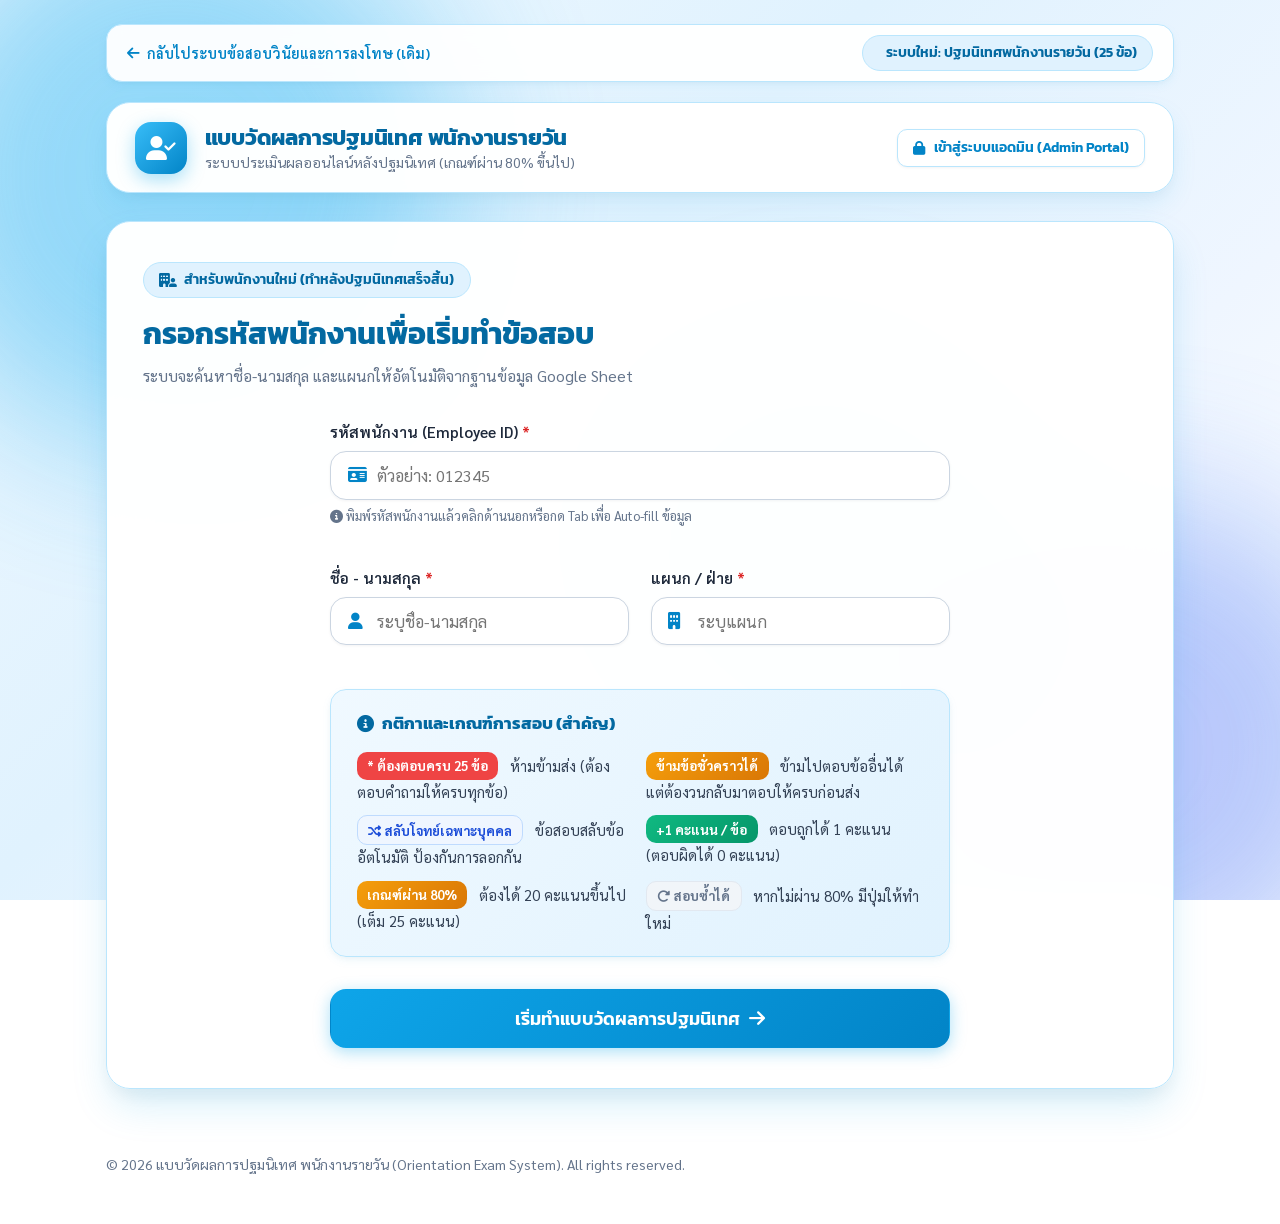
==== orientation.html @ 5e60a6e4 "Update orientation.html" ====
<!DOCTYPE html>
<html lang="th">
<head>
  <meta charset="UTF-8">
  <meta name="viewport" content="width=device-width, initial-scale=1.0">
  <title>แบบวัดผลการปฐมนิเทศ พนักงานรายวัน (เกณฑ์ผ่าน 80%)</title>
  <!-- Google Fonts -->
  <link rel="preconnect" href="https://fonts.googleapis.com">
  <link rel="preconnect" href="https://fonts.gstatic.com" crossorigin>
  <link href="https://fonts.googleapis.com/css2?family=Kanit:wght@300;400;500;600;700&family=Sarabun:wght@300;400;500;600;700&display=swap" rel="stylesheet">
  <!-- FontAwesome Icons -->
  <link rel="stylesheet" href="https://cdnjs.cloudflare.com/ajax/libs/font-awesome/6.4.0/css/all.min.css">
  <!-- CSS Styles -->
  <link rel="stylesheet" href="./orientation-style.css?v=2.0">
</head>
<body>
  <div class="background-decor">
    <div class="blob blob-1"></div>
    <div class="blob blob-2"></div>
    <div class="blob blob-3"></div>
  </div>

  <div class="app-container">
    <!-- Top System Switch Banner -->
    <div class="system-switch-bar">
      <div>
        <a href="./index.html"><i class="fa-solid fa-arrow-left"></i> กลับไประบบข้อสอบวินัยและการลงโทษ (เดิม)</a>
      </div>
      <div>
        <span class="badge-pill bg-primary-soft">
          <i class="fa-solid fa-sparkles"></i> ระบบใหม่: ปฐมนิเทศพนักงานรายวัน (25 ข้อ)
        </span>
      </div>
    </div>

    <!-- Main Navbar -->
    <header class="navbar">
      <div class="brand">
        <div class="brand-icon">
          <i class="fa-solid fa-user-check"></i>
        </div>
        <div class="brand-text">
          <h1>แบบวัดผลการปฐมนิเทศ พนักงานรายวัน</h1>
          <p>ระบบประเมินผลออนไลน์หลังปฐมนิเทศ (เกณฑ์ผ่าน 80% ขึ้นไป)</p>
        </div>
      </div>

      <!-- Header Actions: Public vs Admin Controls -->
      <div class="header-actions">
        <!-- Button visible to enter Admin Mode -->
        <button id="btn-admin-login-trigger" class="btn btn-outline btn-sm" title="เข้าสู่ระบบผู้ดูแลระบบเพื่อดูแดชบอร์ด">
          <i class="fa-solid fa-lock"></i> เข้าสู่ระบบแอดมิน (Admin Portal)
        </button>

        <!-- Admin Navigation Group (Visible ONLY after Admin logs in) -->
        <div id="admin-nav-group" class="nav-tabs-group hidden">
          <button id="nav-btn-admin-dash" class="nav-tab-btn active">
            <i class="fa-solid fa-chart-pie"></i> แดชบอร์ดผลสอบ
          </button>
          <button id="nav-btn-admin-exam" class="nav-tab-btn">
            <i class="fa-solid fa-pen-to-square"></i> หน้าทำข้อสอบ
          </button>
          <button id="nav-btn-admin-settings" class="nav-tab-btn">
            <i class="fa-solid fa-gear"></i> จัดการข้อสอบ & ชีต
          </button>
          <button id="btn-admin-logout" class="nav-tab-btn" style="color: #f87171;">
            <i class="fa-solid fa-right-from-bracket"></i> ออกจากระบบ
          </button>
        </div>
      </div>
    </header>

    <!-- Main Content Screens -->
    <main class="main-content">
      
      <!-- SCREEN 1: EMPLOYEE LOGIN / REGISTRATION -->
      <section id="screen-login" class="screen-card">
        <div class="card-header text-center">
          <div class="badge-pill bg-primary-soft">
            <i class="fa-solid fa-building-user"></i> สำหรับพนักงานใหม่ (ทำหลังปฐมนิเทศเสร็จสิ้น)
          </div>
          <h2>กรอกรหัสพนักงานเพื่อเริ่มทำข้อสอบ</h2>
          <p class="subtitle">ระบบจะค้นหาชื่อ-นามสกุล และแผนกให้อัตโนมัติจากฐานข้อมูล Google Sheet</p>
        </div>

        <form id="form-login" class="login-form">
          <div class="form-grid">
            <!-- Employee ID -->
            <div class="form-group form-full-width">
              <label for="input-emp-id">รหัสพนักงาน (Employee ID) <span class="required">*</span></label>
              <div class="input-with-icon">
                <i class="fa-solid fa-id-card input-icon"></i>
                <input type="text" id="input-emp-id" placeholder="ตัวอย่าง: 012345" required autocomplete="off">
                <span id="lookup-spinner" class="spinner hidden"><i class="fa-solid fa-spinner fa-spin"></i></span>
              </div>
              <small class="help-text"><i class="fa-solid fa-circle-info"></i> พิมพ์รหัสพนักงานแล้วคลิกด้านนอกหรือกด Tab เพื่อ Auto-fill ข้อมูล</small>
            </div>

            <!-- Full Name (Autofilled) -->
            <div class="form-group">
              <label for="input-fullname">ชื่อ - นามสกุล <span class="required">*</span></label>
              <div class="input-with-icon">
                <i class="fa-solid fa-user input-icon"></i>
                <input type="text" id="input-fullname" placeholder="ระบุชื่อ-นามสกุล" required>
              </div>
              <span id="autofill-badge-name" class="autofill-tag hidden"><i class="fa-solid fa-circle-check"></i> Auto-filled จากชีท</span>
            </div>

            <!-- Department (Autofilled) -->
            <div class="form-group">
              <label for="input-department">แผนก / ฝ่าย <span class="required">*</span></label>
              <div class="input-with-icon">
                <i class="fa-solid fa-building input-icon"></i>
                <input type="text" id="input-department" placeholder="ระบุแผนก" required>
              </div>
              <span id="autofill-badge-dept" class="autofill-tag hidden"><i class="fa-solid fa-circle-check"></i> Auto-filled จากชีท</span>
            </div>
          </div>

          <!-- Existing Attempt Notice (if already took the test before) -->
          <div id="past-attempt-banner" class="alert hidden" style="background: #eef2ff; border: 1.5px solid #c7d2fe; border-radius: var(--radius-md); padding: 1rem; margin-bottom: 1.5rem; color: #3730a3;">
            <i class="fa-solid fa-clock-rotate-left"></i> <span id="past-attempt-text">คุณเคยทำข้อสอบนี้มาแล้ว</span>
          </div>

          <!-- Rules Summary Banner -->
          <div class="rules-card">
            <h4><i class="fa-solid fa-circle-info text-primary"></i> กติกาและเกณฑ์การสอบ (สำคัญ)</h4>
            <ul class="rules-list">
              <li><span class="badge-rule bg-danger" style="background:#ef4444; color:white;">* ต้องตอบครบ 25 ข้อ</span> ห้ามข้ามส่ง (ต้องตอบคำถามให้ครบทุกข้อ)</li>
              <li><span class="badge-rule bg-warning" style="color:#ffffff;">ข้ามข้อชั่วคราวได้</span> ข้ามไปตอบข้ออื่นได้ แต่ต้องวนกลับมาตอบให้ครบก่อนส่ง</li>
              <li><span class="badge-rule bg-accent-soft" style="color:#1d4ed8;"><i class="fa-solid fa-shuffle"></i> สลับโจทย์เฉพาะบุคคล</span> ข้อสอบสลับข้ออัตโนมัติ ป้องกันการลอกกัน</li>
              <li><span class="badge-rule bg-success">+1 คะแนน / ข้อ</span> ตอบถูกได้ 1 คะแนน (ตอบผิดได้ 0 คะแนน)</li>
              <li><span class="badge-rule bg-warning" style="color:#ffffff;">เกณฑ์ผ่าน 80%</span> ต้องได้ 20 คะแนนขึ้นไป (เต็ม 25 คะแนน)</li>
              <li><span class="badge-rule bg-neutral"><i class="fa-solid fa-rotate-right"></i> สอบซ้ำได้</span> หากไม่ผ่าน 80% มีปุ่มให้ทำใหม่</li>
            </ul>
          </div>

          <button type="submit" class="btn btn-primary btn-block btn-lg" id="btn-start-exam">
            <span>เริ่มทำแบบวัดผลการปฐมนิเทศ</span> <i class="fa-solid fa-arrow-right"></i>
          </button>
        </form>
      </section>

      <!-- SCREEN 2: EXAM QUIZ INTERFACE -->
      <section id="screen-quiz" class="screen-card hidden">
        <!-- Quiz Header Bar -->
        <div class="quiz-header-bar">
          <div class="user-meta-chip">
            <i class="fa-solid fa-circle-user"></i>
            <div class="user-meta-info">
              <strong id="quiz-user-name">ชื่อผู้เข้าสอบ</strong>
              <span id="quiz-user-dept">แผนก | รหัสพนักงาน: <span id="quiz-user-empid">-</span> | <span id="quiz-attempt-badge" class="badge-pill bg-accent-soft">รอบที่ 1</span></span>
            </div>
          </div>

          <div class="quiz-progress-wrapper">
            <div class="quiz-progress-text">
              <span>ความคืบหน้า</span>
              <strong id="quiz-progress-num">1 / 25</strong>
            </div>
            <div class="progress-bar-bg">
              <div id="quiz-progress-fill" class="progress-bar-fill" style="width: 4%;"></div>
            </div>
          </div>
        </div>

        <!-- Anti-Cheating & Skipped Question Tracker Bar -->
        <div class="skipped-tracker-card">
          <div class="skipped-tracker-header">
            <div style="display:flex; align-items:center; gap:0.5rem; flex-wrap:wrap;">
              <span class="badge-pill bg-accent-soft" style="font-size:0.8rem;">
                <i class="fa-solid fa-shuffle"></i> ข้อสอบสลับข้อเฉพาะบุคคล (ป้องกันการลอก)
              </span>
              <span id="tracker-status-pill" class="badge-pill bg-warning text-dark" style="font-size:0.8rem;">
                <i class="fa-solid fa-triangle-exclamation"></i> ข้ามไป/ยังไม่ตอบ <strong id="tracker-skipped-count">25</strong> ข้อ
              </span>
            </div>

            <!-- Visual Legend -->
            <div class="matrix-legend">
              <span class="matrix-legend-item"><span class="matrix-dot dot-answered"></span> ตอบแล้ว</span>
              <span class="matrix-legend-item"><span class="matrix-dot dot-skipped"></span> ข้ามไป (ยังไม่ตอบ)</span>
              <span class="matrix-legend-item"><span class="matrix-dot dot-current"></span> ข้อปัจจุบัน</span>
            </div>
          </div>

          <!-- Question Matrix Grid (25 questions) -->
          <div class="matrix-grid" id="matrix-buttons-container">
            <!-- Dynamic 1..25 buttons -->
          </div>

          <!-- Live Skipped Questions Alert & Pills List -->
          <div class="skipped-pills-wrapper" id="skipped-pills-bar">
            <span class="skipped-pills-label" id="skipped-pills-label">
              <i class="fa-solid fa-triangle-exclamation"></i> ข้อที่ข้ามไป (คลิกเพื่อวนกลับไปตอบ):
            </span>
            <div class="skipped-pills-list" id="skipped-pills-container">
              <!-- Dynamically populated pills -->
            </div>
            <button type="button" id="btn-jump-next-skipped" class="btn btn-warning-soft btn-sm" style="margin-left:auto;">
              <i class="fa-solid fa-arrow-rotate-right"></i> วนไปตอบข้อที่ข้ามถัดไป
            </button>
          </div>
        </div>

        <!-- Question Card -->
        <div class="question-card">
          <div class="question-header">
            <span class="question-number-tag" id="q-number-label">ข้อที่ 1 จาก 25</span>
            <span class="status-answered-tag" id="q-status-tag"><i class="fa-regular fa-circle"></i> ยังไม่ได้ตอบ</span>
          </div>

          <h3 class="question-title" id="q-text-body">
            ข้อความคำถาม
          </h3>

          <!-- Options Container -->
          <div class="options-container" id="q-options-container">
            <!-- True / False options generated dynamically -->
          </div>

          <!-- Clear Answer Option -->
          <div class="clear-answer-wrapper">
            <button type="button" id="btn-clear-answer" class="btn-clear-choice hidden">
              <i class="fa-solid fa-rotate-left"></i> ล้างคำตอบเพื่อข้ามข้อนี้ไปก่อน (ต้องวนกลับมาตอบก่อนส่ง)
            </button>
          </div>
        </div>

        <!-- Quiz Footer Controls -->
        <div class="quiz-footer-controls">
          <button id="btn-prev-q" class="btn btn-outline">
            <i class="fa-solid fa-chevron-left"></i> ข้อก่อนหน้า
          </button>

          <button type="button" id="btn-footer-next-skipped" class="btn btn-outline btn-sm">
            <i class="fa-solid fa-arrow-rotate-right text-warning"></i> วนไปข้อที่ข้าม (<span id="footer-skipped-count">25</span>)
          </button>

          <span class="question-summary-badge" id="answered-count-badge">
            ตอบแล้ว 0/25 ข้อ
          </span>

          <button id="btn-next-q" class="btn btn-primary">
            ข้อถัดไป <i class="fa-solid fa-chevron-right"></i>
          </button>

          <button id="btn-submit-exam" class="btn btn-success hidden">
            <i class="fa-solid fa-paper-plane"></i> ตรวจและส่งข้อสอบ
          </button>
        </div>
      </section>

      <!-- SCREEN 3: RESULT SCREEN (STRICT: Total Score and % ONLY) -->
      <section id="screen-result" class="screen-card hidden">
        <div class="result-hero text-center">
          <div id="result-status-icon" class="result-badge-icon pass">
            <i class="fa-solid fa-circle-check"></i>
          </div>
          
          <h2 id="result-title">ผลการสอบ: ผ่านเกณฑ์ (PASS)</h2>
          <p id="result-subtitle" class="subtitle">ยินดีด้วย! คุณผ่านเกณฑ์การทดสอบ 80% ขึ้นไป</p>

          <!-- Big Score Board -->
          <div class="score-card-hero">
            <div class="score-main-number">
              <span id="res-score-value">22</span>
              <span class="score-max">/ 25</span>
            </div>
            <div class="score-percentage-pill pass" id="res-score-percent">88.0%</div>
          </div>

          <!-- Attempt Information -->
          <div>
            <div class="attempt-info-box">
              <i class="fa-solid fa-calendar-check text-primary"></i>
              <span id="res-attempt-info">การสอบครั้งที่ 1</span>
            </div>
          </div>

          <!-- Google Sheet Sync Status Indicator -->
          <div class="sync-status-bar" id="sync-status-box">
            <i class="fa-solid fa-sync fa-spin" id="sync-icon"></i>
            <span id="sync-status-text">กำลังบันทึกผลสอบไปยัง Google Sheet...</span>
          </div>

          <!-- Action Buttons -->
          <div class="result-actions">
            <!-- Retest Button (Shown ONLY if score < 80%) -->
            <button id="btn-retest-exam" class="btn btn-retest hidden">
              <i class="fa-solid fa-rotate-right"></i> <span id="retest-button-label">ทำข้อสอบใหม่ (ครั้งที่ 2)</span>
            </button>

            <!-- Back Home Button -->
            <button id="btn-back-home" class="btn btn-outline btn-lg">
              <i class="fa-solid fa-house"></i> กลับหน้าหลัก
            </button>
          </div>
        </div>
      </section>

      <!-- SCREEN 4: ADMIN DASHBOARD (Accessible ONLY to Admin) -->
      <section id="screen-dashboard" class="screen-card hidden">
        <div class="dashboard-top-bar">
          <div>
            <div class="badge-pill bg-primary-soft text-primary" style="margin-bottom:0.4rem;">
              <i class="fa-solid fa-shield-halved"></i> สำหรับผู้ดูแลระบบเท่านั้น (Admin Portal)
            </div>
            <h2><i class="fa-solid fa-chart-line text-primary"></i> แดชบอร์ดติดตามผลสอบปฐมนิเทศ</h2>
            <p class="subtitle">รายงานสถานะแบบเรียลไทม์: ใครสอบผ่าน ใครยังไม่ผ่าน และใครยังไม่เสร็จ</p>
          </div>
          <div style="display:flex; gap:0.5rem; align-items:center; flex-wrap:wrap;">
            <button id="btn-admin-dash-settings" class="btn btn-outline btn-sm">
              <i class="fa-solid fa-pen-to-square"></i> แก้ไขคำถาม & ชีต
            </button>
            <button id="btn-refresh-dashboard" class="btn btn-primary btn-sm">
              <i class="fa-solid fa-arrows-rotate"></i> รีเฟรชข้อมูล
            </button>
            <button id="btn-admin-dash-logout" class="btn btn-danger-soft btn-sm">
              <i class="fa-solid fa-right-from-bracket"></i> ออกจากระบบ
            </button>
          </div>
        </div>

        <!-- 4 Summary Metric Cards -->
        <div class="dashboard-metrics-grid">
          <div class="dash-metric-card total">
            <div class="dash-metric-icon"><i class="fa-solid fa-users"></i></div>
            <div class="dash-metric-info">
              <strong id="dash-total-emp">0 คน</strong>
              <span>พนักงานทั้งหมดในระบบ</span>
            </div>
          </div>

          <div class="dash-metric-card pass">
            <div class="dash-metric-icon"><i class="fa-solid fa-circle-check"></i></div>
            <div class="dash-metric-info">
              <strong id="dash-pass-count">0 คน (0%)</strong>
              <span>สอบผ่านเกณฑ์ (≥ 80%)</span>
            </div>
          </div>

          <div class="dash-metric-card fail">
            <div class="dash-metric-icon"><i class="fa-solid fa-circle-xmark"></i></div>
            <div class="dash-metric-info">
              <strong id="dash-fail-count">0 คน (0%)</strong>
              <span>ยังไม่ผ่าน (< 80% / ต้องทำใหม่)</span>
            </div>
          </div>

          <div class="dash-metric-card pending">
            <div class="dash-metric-icon"><i class="fa-solid fa-clock"></i></div>
            <div class="dash-metric-info">
              <strong id="dash-pending-count">0 คน (0%)</strong>
              <span>ยังไม่เสร็จ / ยังไม่ได้สอบ</span>
            </div>
          </div>
        </div>

        <!-- 📊 Socrative Item Analysis Card: % คนตอบถูกรายข้อ 1 - 25 -->
        <div id="dash-socrative-item-analysis" class="socrative-item-analysis-card">
          <div class="analysis-header">
            <h4><i class="fa-solid fa-chart-column text-primary"></i> ผลการวิเคราะห์รายข้อ 1 - 25 สไตล์ Socrative (% คนตอบถูกรายข้อ)</h4>
            <span class="text-muted" style="font-size:0.85rem;"><i class="fa-solid fa-circle-info"></i> คลิกที่ข้อเพื่อดูโจทย์และสถิติคนตอบถูก/ผิด</span>
          </div>
          <div id="socrative-analysis-grid" class="socrative-analysis-grid">
            <!-- Dynamic Question Accuracy Chips -->
          </div>
        </div>

        <!-- Dashboard Toolbar (Search, Filter, View Toggles & Export) -->
        <div class="dashboard-toolbar">
          <div class="dash-search-box">
            <input type="text" id="dash-search-input" placeholder="🔍 ค้นหารหัสพนักงาน, ชื่อ หรือ แผนก...">
          </div>
          <div class="dash-filters-group">
            <div class="dash-view-toggle-group">
              <button type="button" id="btn-view-summary" class="btn btn-sm active" title="ตารางสรุปภาพรวมรายชื่อ">
                <i class="fa-solid fa-list-check"></i> ภาพรวม
              </button>
              <button type="button" id="btn-view-socrative" class="btn btn-sm" title="ตารางตรวจคำตอบข้อ 1-25 สไตล์ Socrative">
                <i class="fa-solid fa-table-cells"></i> ตาราง 25 ข้อ (Socrative)
              </button>
            </div>

            <label class="live-poll-toggle" title="เปิด/ปิดการตรวจจับสดอัตโนมัติ (Live Polling ทุก 5 วินาที)">
              <input type="checkbox" id="toggle-live-polling" checked>
              <span class="live-dot pulse"></span>
              <span>Live Real-time</span>
            </label>

            <select id="dash-filter-status">
              <option value="ALL">สถานะทั้งหมด (ทุกสถานะ)</option>
              <option value="IN_PROGRESS">🔵 กำลังทำข้อสอบอยู่ (Live In-Progress)</option>
              <option value="PASS">🟢 เฉพาะที่สอบผ่าน (PASS)</option>
              <option value="FAIL">🔴 เฉพาะที่ยังไม่ผ่าน (FAIL)</option>
              <option value="PENDING">🟡 เฉพาะที่ยังไม่เสร็จ / ยังไม่ได้ทำ (PENDING)</option>
            </select>
            <button id="btn-export-csv" class="btn btn-success btn-sm" title="ดาวน์โหลดผลสอบรายข้อแนว Socrative ออกมาเป็นไฟล์ Excel/CSV">
              <i class="fa-solid fa-file-excel"></i> ดาวน์โหลดไฟล์ Socrative (.csv)
            </button>
          </div>
        </div>

        <!-- Dashboard Table Container -->
        <div class="table-container" id="dash-table-container">
          <table class="custom-table" id="dash-main-table">
            <thead id="dash-table-head">
              <!-- Dynamically populated header (Summary vs Socrative Matrix) -->
            </thead>
            <tbody id="dash-table-body">
              <!-- Dynamically populated rows -->
            </tbody>
            <tfoot id="dash-table-foot" class="hidden">
              <!-- Socrative Accuracy Summary Footer -->
            </tfoot>
          </table>
        </div>
      </section>

    </main>

    <!-- Modal 1: Admin Authentication & Tools -->
    <div id="modal-admin-auth" class="modal-overlay hidden">
      <div class="modal-card">
        <div class="modal-header">
          <h3><i class="fa-solid fa-lock"></i> เข้าสู่โหมดผู้ดูแลระบบ (Admin)</h3>
          <button class="modal-close" id="btn-close-admin-auth">&times;</button>
        </div>
        <div class="modal-body">
          <form id="form-admin-auth">
            <div class="form-group">
              <label for="input-admin-pass">รหัสผ่านผู้ดูแลระบบ (Admin Password) <span class="required">*</span></label>
              <div class="input-with-icon">
                <i class="fa-solid fa-key input-icon"></i>
                <input type="password" id="input-admin-pass" placeholder="กรอกรหัสผ่านแอดมิน" required>
              </div>
            </div>
            <button type="submit" class="btn btn-primary btn-block">ยืนยันรหัสผ่าน</button>
          </form>
        </div>
      </div>
    </div>

    <!-- Modal 2: Admin Settings & Question Editor -->
    <div id="modal-admin-panel" class="modal-overlay hidden">
      <div class="modal-card modal-lg">
        <div class="modal-header">
          <h3><i class="fa-solid fa-sliders"></i> แผงควบคุมผู้ดูแลระบบ (Admin Settings)</h3>
          <button class="modal-close" id="btn-close-admin-panel">&times;</button>
        </div>
        <div class="modal-body">
          <!-- Google Sheet Web App URL setting -->
          <div class="form-group">
            <label for="input-gs-url">Google Apps Script Web App URL:</label>
            <input type="url" id="input-gs-url" class="form-control" style="width:100%; padding:0.75rem 1rem; background:#ffffff; border:1.5px solid #cbd5e1; color:#0f172a; border-radius:var(--radius-sm); font-size: 0.95rem;" placeholder="https://script.google.com/macros/s/.../exec">
            <small class="help-text">URL ที่ใช้เชื่อมต่อ Google Sheet เพื่อบันทึกผลสอบและดึงข้อมูลพนักงาน</small>
            <div style="margin-top: 0.75rem; display: flex; gap: 0.6rem;">
              <button type="button" id="btn-test-gs-url" class="btn btn-outline btn-sm"><i class="fa-solid fa-plug"></i> ทดสอบการเชื่อมต่อ</button>
              <button type="button" id="btn-save-gs-url" class="btn btn-primary btn-sm"><i class="fa-solid fa-floppy-disk"></i> บันทึก URL</button>
            </div>
          </div>

          <hr style="border: none; border-top: 1.5px solid var(--border-color); margin: 1.5rem 0;">

          <!-- Question Editor -->
          <div style="display: flex; justify-content: space-between; align-items: center; margin-bottom: 1rem;">
            <h4><i class="fa-solid fa-pen-to-square"></i> แก้ไขคำถามและเฉลย 25 ข้อ</h4>
            <div>
              <button type="button" id="btn-reset-questions" class="btn btn-danger-soft btn-sm"><i class="fa-solid fa-rotate-left"></i> คืนค่า 25 ข้อเดิม</button>
              <button type="button" id="btn-export-json" class="btn btn-outline btn-sm"><i class="fa-solid fa-download"></i> ดาวน์โหลด JSON</button>
            </div>
          </div>
          
          <div id="admin-questions-list" class="admin-questions-editor-list">
            <!-- Dynamically populated question editor list -->
          </div>
        </div>
        <div class="modal-footer">
          <button type="button" id="btn-save-questions" class="btn btn-primary"><i class="fa-solid fa-floppy-disk"></i> บันทึกการแก้ไขคำถาม</button>
        </div>
      </div>
    </div>

    <!-- Modal 3: Alert Incomplete Submission (Cannot submit if questions are skipped) -->
    <div id="modal-incomplete-alert" class="modal-overlay hidden">
      <div class="modal-card" style="max-width: 490px;">
        <div class="modal-header" style="background: #fef2f2; border-bottom: 1.5px solid #fecaca;">
          <h3 style="color: #dc2626;"><i class="fa-solid fa-triangle-exclamation"></i> ยังตอบคำถามไม่ครบ 25 ข้อ</h3>
          <button class="modal-close" id="btn-close-incomplete-modal">&times;</button>
        </div>
        <div class="modal-body text-center" style="padding: 1.75rem;">
          <div style="font-size: 3.2rem; color: #f59e0b; margin-bottom: 0.85rem;">
            <i class="fa-solid fa-circle-exclamation"></i>
          </div>
          <h4 style="color: #0f172a; font-size: 1.3rem; margin-bottom: 0.5rem; font-weight: 700;">ระบบไม่อนุญาตให้ข้ามส่งข้อสอบค่ะ</h4>
          <p style="color: #64748b; font-size: 0.98rem; margin-bottom: 1.35rem;">
            พนักงานต้องตอบคำถามให้ครบทั้ง 25 ข้อก่อนส่งข้อสอบ<br>
            ขณะนี้ตอบไปแล้ว <strong id="modal-inc-answered" style="color:#059669;">0</strong> / 25 ข้อ 
            (ยังขาดอีก <strong id="modal-inc-remaining" style="color:#dc2626;">25</strong> ข้อ)
          </p>

          <div style="background: #f8fafc; border: 1.5px solid #e2e8f0; border-radius: var(--radius-md); padding: 1rem; text-align: left; margin-bottom: 1.35rem;">
            <strong style="color: #b45309; font-size: 0.88rem; display: block; margin-bottom: 0.6rem;">
              <i class="fa-solid fa-list-check"></i> ข้อที่ข้ามไปและต้องวนกลับมาตอบ (คลิกเพื่อไปข้อนั้นทันที):
            </strong>
            <div id="modal-inc-pills" style="display: flex; gap: 0.45rem; flex-wrap: wrap; max-height: 120px; overflow-y: auto;">
              <!-- Dynamic pills -->
            </div>
          </div>

          <button type="button" id="btn-modal-go-answer" class="btn btn-warning btn-block btn-lg" style="color: #ffffff; font-weight: 700; background: linear-gradient(135deg, #f59e0b, #d97706); box-shadow: 0 4px 14px rgba(245, 158, 11, 0.4);">
            <i class="fa-solid fa-arrow-rotate-right"></i> วนกลับไปตอบข้อที่ข้ามทันที
          </button>
        </div>
      </div>
    </div>

    <!-- Modal 4: Employee Socrative Detail Modal (ตรวจคำตอบ 25 ข้อ รายบุคคล) -->
    <div id="modal-employee-detail" class="modal-overlay hidden">
      <div class="modal-card modal-lg">
        <div class="modal-header">
          <div>
            <h3 id="modal-emp-detail-title"><i class="fa-solid fa-file-lines text-primary"></i> ผลการสอบรายบุคคลแนว Socrative (ข้อ 1 - 25)</h3>
            <p id="modal-emp-detail-subtitle" class="subtitle" style="font-size:0.85rem; margin-top:0.2rem;"></p>
          </div>
          <button class="modal-close" id="btn-close-emp-detail">&times;</button>
        </div>
        <div class="modal-body">
          <div id="modal-emp-detail-meta" class="emp-detail-meta-box">
            <!-- Score, %, Pass/Fail Badge, Attempt info -->
          </div>
          <div id="modal-emp-detail-list" class="emp-detail-q-list">
            <!-- 25 questions with student answer vs correct answer -->
          </div>
        </div>
        <div class="modal-footer">
          <button type="button" class="btn btn-outline" id="btn-print-emp-detail"><i class="fa-solid fa-print"></i> พิมพ์ / บันทึก PDF</button>
          <button type="button" class="btn btn-primary" id="btn-close-emp-detail-footer">ปิดหน้าต่าง</button>
        </div>
      </div>
    </div>

    <!-- Footer -->
    <footer class="footer text-center">
      <p>&copy; 2026 แบบวัดผลการปฐมนิเทศ พนักงานรายวัน (Orientation Exam System). All rights reserved.</p>
    </footer>
  </div>

  <!-- Scripts -->
  <script src="./orientation-quiz.js?v=2.0"></script>
  <script src="./orientation-app.js?v=2.0"></script>
</body>
</html>
---- orientation-style.css ----
/* ==========================================================================
   Orientation Exam System - Modern Vibrant Bright Sky & White Theme
   แบบวัดผลการปฐมนิเทศ พนักงานรายวัน (เกณฑ์ผ่าน 80%)
   โทนสี: สว่าง สดใส ฟ้า-ขาว-คราม (Bright Sky Blue, Pure White, Vibrant Accents)
   ========================================================================== */

:root {
  /* Vibrant Sky Blue & White Palette */
  --primary: #0284c7;            /* Sky 600 */
  --primary-hover: #0369a1;      /* Sky 700 */
  --primary-light: #e0f2fe;      /* Sky 100 */
  --primary-soft: #f0f9ff;       /* Sky 50 */
  --primary-glow: rgba(14, 165, 233, 0.25);
  
  --accent: #2563eb;             /* Royal Blue 600 */
  --accent-hover: #1d4ed8;       /* Royal Blue 700 */
  --accent-soft: #eff6ff;        /* Blue 50 */
  
  --secondary: #06b6d4;          /* Cyan 500 */
  --success: #10b981;            /* Emerald 500 */
  --success-dark: #059669;       /* Emerald 600 */
  --success-soft: #ecfdf5;       /* Emerald 50 */
  
  --danger: #ef4444;             /* Red 500 */
  --danger-dark: #dc2626;        /* Red 600 */
  --danger-soft: #fef2f2;        /* Red 50 */
  
  --warning: #f59e0b;            /* Amber 500 */
  --warning-dark: #d97706;       /* Amber 600 */
  --warning-soft: #fffbeb;       /* Amber 50 */
  
  --info: #0284c7;

  /* Bright Surface & Clean Light Background */
  --bg-main: #f0f7ff;
  --bg-gradient: linear-gradient(135deg, #f0f9ff 0%, #e0f2fe 40%, #eff6ff 70%, #ffffff 100%);
  --surface-card: #ffffff;
  --surface-hover: #f8fafc;
  --surface-muted: #f1f5f9;
  --border-color: #bae6fd;       /* Soft Sky Border */
  --border-light: #e2e8f0;       /* Slate 200 */
  --border-subtle: #f1f5f9;

  /* Text Colors (High Contrast on White) */
  --text-main: #0f172a;          /* Slate 900 */
  --text-body: #1e293b;          /* Slate 800 */
  --text-heading: #0369a1;       /* Deep Sky 700 */
  --text-muted: #64748b;         /* Slate 500 */
  --text-light: #94a3b8;         /* Slate 400 */
  --text-white: #ffffff;

  /* Typography & Geometry */
  --font-heading: 'Kanit', sans-serif;
  --font-body: 'Sarabun', sans-serif;
  --radius-xs: 6px;
  --radius-sm: 10px;
  --radius-md: 16px;
  --radius-lg: 24px;
  --radius-full: 9999px;

  /* Elevated Modern Shadows with Sky Glow */
  --shadow-xs: 0 1px 3px rgba(15, 23, 42, 0.05);
  --shadow-sm: 0 4px 12px -2px rgba(14, 165, 233, 0.08), 0 2px 6px -1px rgba(0, 0, 0, 0.04);
  --shadow-md: 0 12px 28px -4px rgba(14, 165, 233, 0.12), 0 6px 16px -2px rgba(0, 0, 0, 0.04);
  --shadow-lg: 0 20px 40px -6px rgba(14, 165, 233, 0.18), 0 10px 20px -3px rgba(0, 0, 0, 0.06);
  --shadow-glow: 0 0 25px rgba(14, 165, 233, 0.35);
  --shadow-glow-success: 0 0 25px rgba(16, 185, 129, 0.35);
}

/* Reset & Global Base */
* {
  margin: 0;
  padding: 0;
  box-sizing: border-box;
}

html, body {
  width: 100%;
  max-width: 100%;
  overflow-x: hidden;
}

body {
  font-family: var(--font-body);
  background: var(--bg-gradient);
  background-attachment: fixed;
  color: var(--text-body);
  line-height: 1.6;
  min-height: 100vh;
  position: relative;
}

.hidden {
  display: none !important;
}

/* Background Decorative Floating Orbs (Cheerful Sky Blue, Azure, Cyan) */
.background-decor {
  position: fixed;
  top: 0;
  left: 0;
  width: 100vw;
  height: 100vh;
  z-index: 0;
  pointer-events: none;
  overflow: hidden;
}

.blob {
  position: absolute;
  border-radius: 50%;
  filter: blur(80px);
  opacity: 0.45;
  animation: floatBlob 20s infinite alternate ease-in-out;
}

.blob-1 {
  width: 550px;
  height: 550px;
  background: radial-gradient(circle, #38bdf8, #0ea5e9);
  top: -100px;
  left: -100px;
}

.blob-2 {
  width: 500px;
  height: 500px;
  background: radial-gradient(circle, #818cf8, #3b82f6);
  bottom: -100px;
  right: -100px;
  animation-duration: 24s;
}

.blob-3 {
  width: 400px;
  height: 400px;
  background: radial-gradient(circle, #06b6d4, #22d3ee);
  top: 40%;
  right: 20%;
  animation-duration: 18s;
}

@keyframes floatBlob {
  0% { transform: translate(0, 0) scale(1); }
  50% { transform: translate(30px, 40px) scale(1.06); }
  100% { transform: translate(-20px, 20px) scale(0.96); }
}

/* App Layout */
.app-container {
  position: relative;
  z-index: 1;
  max-width: 1100px;
  margin: 0 auto;
  padding: 1.5rem 1rem 3rem;
  display: flex;
  flex-direction: column;
  min-height: 100vh;
}

/* Top System Navigation Switch Banner */
.system-switch-bar {
  display: flex;
  justify-content: space-between;
  align-items: center;
  background: rgba(255, 255, 255, 0.95);
  border: 1px solid var(--border-color);
  padding: 0.65rem 1.25rem;
  border-radius: var(--radius-md);
  margin-bottom: 1.25rem;
  font-size: 0.9rem;
  box-shadow: var(--shadow-sm);
  backdrop-filter: blur(10px);
}

.system-switch-bar a {
  color: var(--primary);
  text-decoration: none;
  font-weight: 600;
  display: inline-flex;
  align-items: center;
  gap: 0.45rem;
  transition: all 0.2s;
}

.system-switch-bar a:hover {
  color: var(--primary-hover);
  text-decoration: underline;
  transform: translateX(-2px);
}

/* Navbar */
.navbar {
  display: flex;
  justify-content: space-between;
  align-items: center;
  padding: 1.15rem 1.75rem;
  background: rgba(255, 255, 255, 0.98);
  backdrop-filter: blur(16px);
  border: 1px solid var(--border-color);
  border-radius: var(--radius-lg);
  margin-bottom: 1.75rem;
  box-shadow: var(--shadow-md);
  flex-wrap: wrap;
  gap: 1rem;
}

.brand {
  display: flex;
  align-items: center;
  gap: 1.1rem;
}

.brand-icon {
  width: 52px;
  height: 52px;
  background: linear-gradient(135deg, #38bdf8 0%, #0284c7 100%);
  color: white;
  border-radius: var(--radius-md);
  display: flex;
  align-items: center;
  justify-content: center;
  font-size: 1.5rem;
  box-shadow: 0 6px 18px rgba(14, 165, 233, 0.35);
  flex-shrink: 0;
}

.brand-text h1 {
  font-family: var(--font-heading);
  font-size: 1.4rem;
  font-weight: 700;
  line-height: 1.25;
  color: var(--text-heading);
  letter-spacing: -0.01em;
}

.brand-text p {
  font-size: 0.88rem;
  color: var(--text-muted);
  font-weight: 400;
}

/* Admin Nav Tabs & Controls */
.header-actions {
  display: flex;
  align-items: center;
  gap: 0.75rem;
}

.nav-tabs-group {
  display: flex;
  background: var(--primary-soft);
  padding: 0.3rem;
  border-radius: var(--radius-full);
  border: 1px solid var(--border-color);
  gap: 0.35rem;
}

.nav-tab-btn {
  padding: 0.5rem 1.25rem;
  border-radius: var(--radius-full);
  background: transparent;
  border: none;
  color: var(--text-muted);
  font-family: var(--font-heading);
  font-size: 0.92rem;
  font-weight: 600;
  cursor: pointer;
  display: flex;
  align-items: center;
  gap: 0.5rem;
  transition: all 0.2s ease;
}

.nav-tab-btn:hover {
  color: var(--primary);
  background: rgba(255, 255, 255, 0.7);
}

.nav-tab-btn.active {
  background: linear-gradient(135deg, #0ea5e9, #0284c7);
  color: white;
  box-shadow: 0 4px 12px rgba(14, 165, 233, 0.3);
}

/* Screen Cards (Bright, Clean, Crisp White) */
.screen-card {
  background: rgba(255, 255, 255, 0.98);
  backdrop-filter: blur(20px);
  border: 1.5px solid var(--border-color);
  border-radius: var(--radius-lg);
  padding: 2.5rem 2.25rem;
  box-shadow: var(--shadow-lg);
  margin-bottom: 2rem;
  animation: fadeIn 0.35s ease;
}

@keyframes fadeIn {
  from { opacity: 0; transform: translateY(10px); }
  to { opacity: 1; transform: translateY(0); }
}

/* Common Card Headers & Titles */
.card-header {
  margin-bottom: 2rem;
}

.card-header h2 {
  font-family: var(--font-heading);
  font-size: 1.85rem;
  font-weight: 700;
  margin: 0.75rem 0 0.35rem;
  color: var(--text-heading);
}

.subtitle {
  color: var(--text-muted);
  font-size: 0.98rem;
}

/* Badges & Pills */
.badge-pill {
  display: inline-flex;
  align-items: center;
  gap: 0.45rem;
  padding: 0.35rem 0.95rem;
  border-radius: var(--radius-full);
  font-size: 0.88rem;
  font-weight: 600;
  font-family: var(--font-heading);
}

.bg-primary-soft { 
  background: #e0f2fe; 
  color: #0369a1; 
  border: 1px solid #bae6fd; 
}

.bg-accent-soft { 
  background: #eff6ff; 
  color: #1d4ed8; 
  border: 1px solid #bfdbfe; 
}

.bg-success { 
  background: linear-gradient(135deg, #10b981, #059669); 
  color: white; 
}

.bg-danger { 
  background: linear-gradient(135deg, #ef4444, #dc2626); 
  color: white; 
}

.bg-warning { 
  background: linear-gradient(135deg, #f59e0b, #d97706); 
  color: white; 
}

.bg-neutral { 
  background: #f1f5f9; 
  color: var(--text-muted); 
  border: 1px solid #e2e8f0;
}

/* Buttons (Modern, Cheerful & High Contrast) */
.btn {
  display: inline-flex;
  align-items: center;
  justify-content: center;
  gap: 0.55rem;
  padding: 0.7rem 1.5rem;
  border-radius: var(--radius-md);
  font-family: var(--font-heading);
  font-weight: 600;
  font-size: 0.98rem;
  cursor: pointer;
  transition: all 0.2s cubic-bezier(0.4, 0, 0.2, 1);
  border: 1.5px solid transparent;
  text-decoration: none;
}

.btn-primary {
  background: linear-gradient(135deg, #0ea5e9 0%, #0284c7 100%);
  color: white;
  box-shadow: 0 4px 16px rgba(14, 165, 233, 0.35);
}

.btn-primary:hover {
  background: linear-gradient(135deg, #0284c7 0%, #0369a1 100%);
  transform: translateY(-2px);
  box-shadow: 0 6px 20px rgba(14, 165, 233, 0.45);
}

.btn-accent {
  background: linear-gradient(135deg, #3b82f6 0%, #2563eb 100%);
  color: white;
  box-shadow: 0 4px 16px rgba(37, 99, 235, 0.35);
}

.btn-accent:hover {
  background: linear-gradient(135deg, #2563eb 0%, #1d4ed8 100%);
  transform: translateY(-2px);
  box-shadow: 0 6px 20px rgba(37, 99, 235, 0.45);
}

.btn-success {
  background: linear-gradient(135deg, #10b981 0%, #059669 100%);
  color: white;
  box-shadow: 0 4px 16px rgba(16, 185, 129, 0.35);
}

.btn-success:hover {
  background: linear-gradient(135deg, #059669 0%, #047857 100%);
  transform: translateY(-2px);
}

.btn-outline {
  background: #ffffff;
  border-color: #bae6fd;
  color: var(--primary);
  box-shadow: var(--shadow-xs);
}

.btn-outline:hover {
  background: #f0f9ff;
  border-color: var(--primary);
  color: var(--primary-hover);
  transform: translateY(-1px);
}

.btn-danger-soft {
  background: #fef2f2;
  color: #dc2626;
  border-color: #fecaca;
}

.btn-danger-soft:hover {
  background: #fee2e2;
  color: #b91c1c;
}

.btn-warning-soft {
  background: #fffbeb;
  color: #b45309;
  border-color: #fde68a;
  font-weight: 600;
}

.btn-warning-soft:hover {
  background: #fef3c7;
  color: #92400e;
}

.btn-ghost {
  background: transparent;
  border: none;
  color: var(--text-muted);
}

.btn-ghost:hover {
  color: var(--primary);
  background: #f0f9ff;
}

.btn-lg {
  padding: 0.95rem 2.25rem;
  font-size: 1.15rem;
  border-radius: var(--radius-md);
}

.btn-sm {
  padding: 0.45rem 0.95rem;
  font-size: 0.88rem;
  border-radius: var(--radius-sm);
}

.btn-block {
  width: 100%;
}

.btn-retest {
  background: linear-gradient(135deg, #f59e0b 0%, #ea580c 100%);
  color: white;
  font-size: 1.15rem;
  font-weight: 700;
  padding: 0.95rem 2.5rem;
  border-radius: var(--radius-md);
  box-shadow: 0 6px 22px rgba(245, 158, 11, 0.45);
  animation: pulseButton 2s infinite;
}

.btn-retest:hover {
  background: linear-gradient(135deg, #d97706 0%, #c2410c 100%);
  transform: translateY(-2px);
  box-shadow: 0 8px 28px rgba(245, 158, 11, 0.6);
}

@keyframes pulseButton {
  0% { transform: scale(1); }
  50% { transform: scale(1.025); }
  100% { transform: scale(1); }
}

/* Forms (Bright, Clean White Fields with Sky Accent Focus) */
.login-form {
  max-width: 620px;
  margin: 0 auto;
}

.form-grid {
  display: grid;
  grid-template-columns: 1fr 1fr;
  gap: 1.35rem;
  margin-bottom: 1.6rem;
}

.form-full-width {
  grid-column: 1 / -1;
}

.form-group {
  margin-bottom: 1.1rem;
  position: relative;
}

.form-group label {
  display: block;
  font-size: 0.94rem;
  font-weight: 600;
  margin-bottom: 0.45rem;
  color: var(--text-body);
}

.required {
  color: var(--danger-dark);
}

.input-with-icon {
  position: relative;
  display: flex;
  align-items: center;
}

.input-icon {
  position: absolute;
  left: 1.1rem;
  color: var(--primary);
  font-size: 1.05rem;
  pointer-events: none;
}

.input-with-icon input {
  width: 100%;
  padding: 0.8rem 1rem 0.8rem 2.9rem;
  background: #ffffff;
  border: 1.5px solid #cbd5e1;
  border-radius: var(--radius-md);
  color: var(--text-main);
  font-family: var(--font-body);
  font-size: 1.02rem;
  outline: none;
  transition: all 0.2s;
  box-shadow: var(--shadow-xs);
}

.input-with-icon input:focus {
  border-color: var(--primary);
  box-shadow: 0 0 0 4px var(--primary-glow);
  background: #ffffff;
}

.input-with-icon input:disabled {
  background: #f8fafc;
  color: #64748b;
  border-color: #e2e8f0;
}

.help-text {
  font-size: 0.82rem;
  color: var(--text-muted);
  margin-top: 0.35rem;
  display: block;
}

.autofill-tag {
  display: inline-flex;
  align-items: center;
  gap: 0.35rem;
  font-size: 0.82rem;
  color: var(--success-dark);
  margin-top: 0.4rem;
  font-weight: 600;
  background: var(--success-soft);
  padding: 0.2rem 0.6rem;
  border-radius: var(--radius-full);
}

.spinner {
  position: absolute;
  right: 1.1rem;
  color: var(--primary);
}

/* Rules Card (Fresh Bright Sky Container) */
.rules-card {
  background: linear-gradient(135deg, #f0f9ff 0%, #e0f2fe 100%);
  border: 1.5px solid var(--border-color);
  border-radius: var(--radius-md);
  padding: 1.35rem 1.6rem;
  margin-bottom: 2rem;
  box-shadow: var(--shadow-sm);
}

.rules-card h4 {
  font-family: var(--font-heading);
  font-size: 1.05rem;
  color: var(--text-heading);
  font-weight: 700;
  margin-bottom: 0.85rem;
  display: flex;
  align-items: center;
  gap: 0.5rem;
}

.rules-list {
  list-style: none;
  display: grid;
  grid-template-columns: 1fr 1fr;
  gap: 0.75rem;
  font-size: 0.92rem;
  color: #334155;
}

.badge-rule {
  padding: 0.22rem 0.65rem;
  border-radius: var(--radius-sm);
  font-size: 0.82rem;
  font-weight: 700;
  display: inline-block;
  margin-right: 0.45rem;
}

/* Exam Quiz Interface */
.quiz-header-bar {
  display: flex;
  justify-content: space-between;
  align-items: center;
  padding-bottom: 1.4rem;
  border-bottom: 1.5px solid var(--border-color);
  margin-bottom: 1.75rem;
  flex-wrap: wrap;
  gap: 1.25rem;
}

.user-meta-chip {
  display: flex;
  align-items: center;
  gap: 0.9rem;
}

.user-meta-chip i {
  font-size: 2.4rem;
  color: var(--primary);
}

.user-meta-info strong {
  display: block;
  font-size: 1.15rem;
  font-weight: 700;
  color: var(--text-heading);
}

.user-meta-info span {
  font-size: 0.88rem;
  color: var(--text-muted);
}

.quiz-progress-wrapper {
  min-width: 240px;
}

.quiz-progress-text {
  display: flex;
  justify-content: space-between;
  font-size: 0.88rem;
  color: var(--text-muted);
  margin-bottom: 0.4rem;
  font-weight: 500;
}

.quiz-progress-text strong {
  color: var(--text-heading);
  font-weight: 700;
}

.progress-bar-bg {
  width: 100%;
  height: 10px;
  background: #e2e8f0;
  border-radius: var(--radius-full);
  overflow: hidden;
}

.progress-bar-fill {
  height: 100%;
  background: linear-gradient(90deg, #38bdf8 0%, #0284c7 100%);
  border-radius: var(--radius-full);
  transition: width 0.3s ease;
  box-shadow: 0 2px 8px rgba(14, 165, 233, 0.4);
}

/* Question Matrix Panel & Skipped Navigator */
.skipped-tracker-card {
  background: #ffffff;
  border: 1.5px solid var(--border-color);
  border-radius: var(--radius-lg);
  padding: 1.35rem 1.6rem;
  margin-bottom: 1.75rem;
  display: flex;
  flex-direction: column;
  gap: 1rem;
  box-shadow: var(--shadow-sm);
}

.skipped-tracker-header {
  display: flex;
  justify-content: space-between;
  align-items: center;
  flex-wrap: wrap;
  gap: 0.85rem;
}

.matrix-legend {
  display: flex;
  align-items: center;
  gap: 1rem;
  font-size: 0.84rem;
  color: var(--text-muted);
  font-weight: 500;
}

.matrix-legend-item {
  display: inline-flex;
  align-items: center;
  gap: 0.4rem;
}

.matrix-dot {
  width: 12px;
  height: 12px;
  border-radius: 3px;
  display: inline-block;
}

.matrix-dot.dot-answered {
  background: var(--success);
}

.matrix-dot.dot-skipped {
  background: var(--warning);
}

.matrix-dot.dot-current {
  background: var(--primary);
  box-shadow: 0 0 6px rgba(14, 165, 233, 0.7);
}

.matrix-grid {
  display: grid;
  grid-template-columns: repeat(auto-fill, minmax(40px, 1fr));
  gap: 0.55rem;
}

.btn-matrix {
  height: 40px;
  background: #f8fafc;
  border: 1.5px solid #cbd5e1;
  border-radius: var(--radius-sm);
  color: #475569;
  font-family: var(--font-heading);
  font-weight: 600;
  cursor: pointer;
  transition: all 0.2s cubic-bezier(0.4, 0, 0.2, 1);
  display: flex;
  align-items: center;
  justify-content: center;
  position: relative;
  font-size: 0.95rem;
}

.btn-matrix:hover {
  background: #e0f2fe;
  color: var(--primary);
  border-color: var(--primary);
  transform: translateY(-2px);
}

/* Question State: Answered (Bright Emerald) */
.btn-matrix.answered {
  background: linear-gradient(135deg, #10b981 0%, #059669 100%);
  color: white;
  border-color: #059669;
  font-weight: 700;
  box-shadow: 0 3px 8px rgba(16, 185, 129, 0.35);
}

/* Question State: Skipped (Visibly marked in Bright Amber) */
.btn-matrix.skipped {
  background: #fffbeb;
  border: 2px solid var(--warning);
  color: #b45309;
  font-weight: 700;
}

.btn-matrix.skipped::after {
  content: '';
  position: absolute;
  top: 3px;
  right: 3px;
  width: 6px;
  height: 6px;
  background: #f59e0b;
  border-radius: 50%;
}

/* Question State: Currently Active (Glowing Sky Blue) */
.btn-matrix.current {
  border: 2.5px solid #0284c7 !important;
  background: #e0f2fe !important;
  color: #0369a1 !important;
  font-weight: 700;
  box-shadow: 0 0 14px rgba(14, 165, 233, 0.6) !important;
  transform: scale(1.08);
  z-index: 2;
}

/* Skipped Pills Live Bar */
.skipped-pills-wrapper {
  background: #fffbeb;
  border: 1.5px solid #fde68a;
  border-radius: var(--radius-md);
  padding: 0.75rem 1.1rem;
  display: flex;
  align-items: center;
  gap: 0.75rem;
  flex-wrap: wrap;
}

.skipped-pills-wrapper.all-done {
  border-color: #a7f3d0;
  background: #ecfdf5;
}

.skipped-pills-label {
  font-size: 0.88rem;
  font-weight: 700;
  color: #b45309;
  display: inline-flex;
  align-items: center;
  gap: 0.45rem;
}

.skipped-pills-list {
  display: flex;
  gap: 0.45rem;
  flex-wrap: wrap;
}

.btn-skip-pill {
  background: #fef3c7;
  border: 1.5px solid #f59e0b;
  color: #b45309;
  padding: 0.22rem 0.65rem;
  border-radius: var(--radius-full);
  font-size: 0.82rem;
  font-weight: 700;
  font-family: var(--font-heading);
  cursor: pointer;
  transition: all 0.2s;
}

.btn-skip-pill:hover {
  background: #f59e0b;
  color: white;
  transform: translateY(-1px);
}

.btn-glow {
  box-shadow: 0 0 20px rgba(14, 165, 233, 0.6);
  animation: pulseSubmit 1.5s infinite;
}

@keyframes pulseSubmit {
  0% { transform: scale(1); }
  50% { transform: scale(1.03); }
  100% { transform: scale(1); }
}

/* Question Card (Crisp White with Soft Sky Border) */
.question-card {
  background: #ffffff;
  border: 1.5px solid #e0f2fe;
  border-radius: var(--radius-lg);
  padding: 2.25rem 2rem;
  margin-bottom: 1.75rem;
  box-shadow: var(--shadow-md);
}

.question-header {
  display: flex;
  justify-content: space-between;
  align-items: center;
  margin-bottom: 1.4rem;
}

.question-number-tag {
  font-family: var(--font-heading);
  font-size: 1rem;
  font-weight: 700;
  color: #0369a1;
  background: #e0f2fe;
  padding: 0.35rem 0.95rem;
  border-radius: var(--radius-sm);
  border: 1px solid #bae6fd;
}

.status-answered-tag {
  font-size: 0.9rem;
  color: var(--text-muted);
  display: flex;
  align-items: center;
  gap: 0.4rem;
  font-weight: 500;
}

.status-answered-tag.is-done {
  color: var(--success-dark);
  font-weight: 600;
}

.question-title {
  font-family: var(--font-heading);
  font-size: 1.35rem;
  font-weight: 600;
  line-height: 1.6;
  color: var(--text-main);
  margin-bottom: 2rem;
}

/* Options (True / False Buttons in Bright Sky & White) */
.options-container {
  display: grid;
  grid-template-columns: 1fr 1fr;
  gap: 1.35rem;
  margin-bottom: 1.1rem;
}

.option-btn {
  background: #ffffff;
  border: 2px solid #e2e8f0;
  border-radius: var(--radius-md);
  padding: 1.35rem 1.6rem;
  cursor: pointer;
  display: flex;
  align-items: center;
  gap: 1.1rem;
  font-family: var(--font-heading);
  font-size: 1.2rem;
  font-weight: 600;
  color: #334155;
  transition: all 0.2s ease;
  box-shadow: var(--shadow-xs);
}

.option-btn:hover {
  background: #f0f9ff;
  border-color: #38bdf8;
  color: var(--primary);
  transform: translateY(-2px);
  box-shadow: var(--shadow-sm);
}

.option-btn.selected {
  background: #e0f2fe;
  border-color: #0284c7;
  color: #0369a1;
  box-shadow: 0 4px 16px rgba(14, 165, 233, 0.25);
}

.option-badge {
  width: 40px;
  height: 40px;
  border-radius: 50%;
  background: #f1f5f9;
  color: #64748b;
  display: flex;
  align-items: center;
  justify-content: center;
  font-size: 1.1rem;
  font-weight: 700;
  flex-shrink: 0;
  transition: all 0.2s;
}

.option-btn.selected .option-badge {
  background: linear-gradient(135deg, #0ea5e9, #0284c7);
  color: white;
  box-shadow: 0 2px 8px rgba(14, 165, 233, 0.4);
}

.clear-answer-wrapper {
  text-align: right;
  margin-top: 0.6rem;
}

.btn-clear-choice {
  background: none;
  border: none;
  color: var(--text-muted);
  font-size: 0.88rem;
  cursor: pointer;
  padding: 0.3rem 0.6rem;
  font-family: var(--font-heading);
  font-weight: 500;
}

.btn-clear-choice:hover {
  color: var(--danger-dark);
  text-decoration: underline;
}

/* Quiz Controls */
.quiz-footer-controls {
  display: flex;
  justify-content: space-between;
  align-items: center;
  gap: 1rem;
}

.question-summary-badge {
  font-size: 0.94rem;
  color: var(--text-muted);
  font-weight: 600;
}

/* Result Screen (Strict: Total Score and % ONLY) */
.result-hero {
  padding: 1.75rem 0;
}

.result-badge-icon {
  width: 95px;
  height: 95px;
  border-radius: 50%;
  margin: 0 auto 1.6rem;
  display: flex;
  align-items: center;
  justify-content: center;
  font-size: 3rem;
  box-shadow: var(--shadow-md);
}

.result-badge-icon.pass {
  background: linear-gradient(135deg, #10b981 0%, #059669 100%);
  color: white;
  box-shadow: 0 8px 25px rgba(16, 185, 129, 0.4);
}

.result-badge-icon.fail {
  background: linear-gradient(135deg, #ef4444 0%, #dc2626 100%);
  color: white;
  box-shadow: 0 8px 25px rgba(239, 68, 68, 0.4);
}

.score-card-hero {
  display: inline-flex;
  flex-direction: column;
  align-items: center;
  background: linear-gradient(135deg, #f0f9ff 0%, #e0f2fe 100%);
  border: 2px solid var(--border-color);
  border-radius: var(--radius-lg);
  padding: 1.75rem 3.5rem;
  margin: 1.6rem 0;
  box-shadow: var(--shadow-sm);
}

.score-main-number {
  font-family: var(--font-heading);
  font-size: 4.5rem;
  font-weight: 800;
  line-height: 1;
  color: #0284c7;
}

.score-max {
  font-size: 1.9rem;
  color: #64748b;
  font-weight: 500;
}

.score-percentage-pill {
  font-family: var(--font-heading);
  font-size: 1.6rem;
  font-weight: 800;
  padding: 0.45rem 1.75rem;
  border-radius: var(--radius-full);
  margin-top: 0.9rem;
}

.score-percentage-pill.pass {
  background: #d1fae5;
  color: #065f46;
  border: 1.5px solid #6ee7b7;
}

.score-percentage-pill.fail {
  background: #fee2e2;
  color: #991b1b;
  border: 1.5px solid #fca5a5;
}

.attempt-info-box {
  background: #f8fafc;
  border: 1px solid #e2e8f0;
  border-radius: var(--radius-md);
  padding: 0.75rem 1.6rem;
  display: inline-flex;
  align-items: center;
  gap: 0.65rem;
  font-size: 0.98rem;
  color: #334155;
  font-weight: 600;
  margin-bottom: 1.6rem;
}

.sync-status-bar {
  display: flex;
  align-items: center;
  justify-content: center;
  gap: 0.65rem;
  font-size: 0.92rem;
  color: var(--text-muted);
  margin-bottom: 2rem;
}

.sync-status-bar.success {
  color: var(--success-dark);
  font-weight: 600;
}

.result-actions {
  display: flex;
  justify-content: center;
  gap: 1.35rem;
  flex-wrap: wrap;
  margin-top: 1rem;
}

/* Dashboard Styles (Bright & Cheerful Admin Portal) */
.dashboard-top-bar {
  display: flex;
  justify-content: space-between;
  align-items: center;
  margin-bottom: 1.75rem;
  flex-wrap: wrap;
  gap: 1rem;
}

.dashboard-metrics-grid {
  display: grid;
  grid-template-columns: repeat(auto-fit, minmax(220px, 1fr));
  gap: 1.15rem;
  margin-bottom: 1.75rem;
}

.dash-metric-card {
  background: #ffffff;
  border: 1.5px solid #e2e8f0;
  border-radius: var(--radius-md);
  padding: 1.35rem;
  display: flex;
  align-items: center;
  gap: 1.1rem;
  transition: all 0.2s;
  box-shadow: var(--shadow-sm);
}

.dash-metric-card:hover {
  transform: translateY(-3px);
  box-shadow: var(--shadow-md);
}

.dash-metric-icon {
  width: 52px;
  height: 52px;
  border-radius: var(--radius-md);
  display: flex;
  align-items: center;
  justify-content: center;
  font-size: 1.5rem;
  flex-shrink: 0;
}

.dash-metric-card.total {
  border-color: #bae6fd;
}
.dash-metric-card.total .dash-metric-icon { 
  background: #e0f2fe; 
  color: #0284c7; 
}

.dash-metric-card.pass {
  border-color: #a7f3d0;
}
.dash-metric-card.pass .dash-metric-icon { 
  background: #ecfdf5; 
  color: #059669; 
}

.dash-metric-card.fail {
  border-color: #fecaca;
}
.dash-metric-card.fail .dash-metric-icon { 
  background: #fef2f2; 
  color: #dc2626; 
}

.dash-metric-card.pending {
  border-color: #fde68a;
}
.dash-metric-card.pending .dash-metric-icon { 
  background: #fffbeb; 
  color: #d97706; 
}

.dash-metric-info strong {
  display: block;
  font-family: var(--font-heading);
  font-size: 1.6rem;
  font-weight: 700;
  line-height: 1.2;
  color: var(--text-main);
}

.dash-metric-info span {
  font-size: 0.88rem;
  color: var(--text-muted);
  font-weight: 500;
}

/* Dashboard Filter & Toolbar */
.dashboard-toolbar {
  display: flex;
  justify-content: space-between;
  align-items: center;
  gap: 1rem;
  margin-bottom: 1.35rem;
  flex-wrap: wrap;
}

.dash-search-box {
  flex: 1;
  min-width: 260px;
}

.dash-search-box input {
  width: 100%;
  padding: 0.75rem 1.15rem;
  background: #ffffff;
  border: 1.5px solid #cbd5e1;
  border-radius: var(--radius-md);
  color: var(--text-main);
  font-size: 0.95rem;
  outline: none;
  box-shadow: var(--shadow-xs);
  transition: all 0.2s;
}

.dash-search-box input:focus {
  border-color: var(--primary);
  box-shadow: 0 0 0 3px var(--primary-glow);
}

.dash-filters-group {
  display: flex;
  gap: 0.75rem;
  flex-wrap: wrap;
}

.dash-filters-group select {
  padding: 0.75rem 1.15rem;
  background: #ffffff;
  border: 1.5px solid #cbd5e1;
  border-radius: var(--radius-md);
  color: var(--text-main);
  font-size: 0.95rem;
  font-family: var(--font-body);
  outline: none;
  cursor: pointer;
  box-shadow: var(--shadow-xs);
}

/* Tables (Clean, Readable White Grid) */
.table-container {
  overflow-x: auto;
  border: 1.5px solid var(--border-color);
  border-radius: var(--radius-md);
  background: #ffffff;
  box-shadow: var(--shadow-sm);
}

.custom-table {
  width: 100%;
  border-collapse: collapse;
  font-size: 0.94rem;
  text-align: left;
}

.custom-table th {
  background: #f0f9ff;
  padding: 0.95rem 1.15rem;
  font-family: var(--font-heading);
  font-weight: 700;
  color: #0369a1;
  border-bottom: 2px solid var(--border-color);
  white-space: nowrap;
}

.custom-table td {
  padding: 0.95rem 1.15rem;
  border-bottom: 1px solid var(--border-subtle);
  color: #334155;
  white-space: nowrap;
}

.custom-table tbody tr:hover {
  background: #f8fafc;
}

/* Status Badges in Table */
.badge-status-pass {
  background: #ecfdf5;
  color: #059669;
  border: 1px solid #a7f3d0;
  padding: 0.3rem 0.75rem;
  border-radius: var(--radius-full);
  font-weight: 700;
  font-size: 0.85rem;
  display: inline-flex;
  align-items: center;
  gap: 0.35rem;
}

.badge-status-fail {
  background: #fef2f2;
  color: #dc2626;
  border: 1px solid #fecaca;
  padding: 0.3rem 0.75rem;
  border-radius: var(--radius-full);
  font-weight: 700;
  font-size: 0.85rem;
  display: inline-flex;
  align-items: center;
  gap: 0.35rem;
}

.badge-status-pending {
  background: #fffbeb;
  color: #d97706;
  border: 1px solid #fde68a;
  padding: 0.3rem 0.75rem;
  border-radius: var(--radius-full);
  font-weight: 700;
  font-size: 0.85rem;
  display: inline-flex;
  align-items: center;
  gap: 0.35rem;
}

/* Modals (Clean White Cards with Sky Border) */
.modal-overlay {
  position: fixed;
  top: 0;
  left: 0;
  width: 100vw;
  height: 100vh;
  background: rgba(15, 23, 42, 0.5);
  backdrop-filter: blur(8px);
  z-index: 1000;
  display: flex;
  align-items: center;
  justify-content: center;
  padding: 1rem;
}

.modal-card {
  background: #ffffff;
  border: 1.5px solid var(--border-color);
  border-radius: var(--radius-lg);
  width: 100%;
  max-width: 560px;
  max-height: 90vh;
  display: flex;
  flex-direction: column;
  box-shadow: var(--shadow-lg);
  overflow: hidden;
  animation: fadeIn 0.25s ease;
}

.modal-lg {
  max-width: 820px;
}

.modal-header {
  display: flex;
  justify-content: space-between;
  align-items: center;
  padding: 1.35rem 1.75rem;
  border-bottom: 1.5px solid #e2e8f0;
  background: #f0f9ff;
}

.modal-header h3 {
  font-family: var(--font-heading);
  font-size: 1.25rem;
  font-weight: 700;
  color: #0369a1;
}

.modal-close {
  background: none;
  border: none;
  color: #64748b;
  font-size: 1.6rem;
  cursor: pointer;
  line-height: 1;
}

.modal-close:hover {
  color: #0f172a;
}

.modal-body {
  padding: 1.75rem;
  overflow-y: auto;
  font-size: 0.98rem;
  color: #334155;
}

.modal-footer {
  padding: 1.15rem 1.75rem;
  border-top: 1.5px solid #e2e8f0;
  display: flex;
  justify-content: flex-end;
  gap: 0.85rem;
  background: #f8fafc;
}

/* Admin Question List inside Modal */
.admin-questions-editor-list {
  max-height: 55vh;
  overflow-y: auto;
  display: flex;
  flex-direction: column;
  gap: 1rem;
  padding-right: 0.5rem;
}

.admin-q-item {
  background: #f8fafc;
  border: 1.5px solid #e2e8f0;
  border-radius: var(--radius-md);
  padding: 1.15rem;
}

.admin-q-item-header {
  display: flex;
  justify-content: space-between;
  font-size: 0.94rem;
  font-weight: 700;
  color: #0369a1;
  margin-bottom: 0.6rem;
}

/* Footer */
.footer {
  margin-top: auto;
  padding-top: 2rem;
  font-size: 0.88rem;
  color: var(--text-muted);
}

/* Responsive */
@media (max-width: 768px) {
  .app-container {
    padding: 1rem 0.5rem 2rem;
  }
  .navbar {
    flex-direction: column;
    align-items: stretch;
    padding: 1rem;
  }
  .nav-tabs-group {
    justify-content: center;
    flex-wrap: wrap;
  }
  .form-grid {
    grid-template-columns: 1fr;
  }
  .rules-list {
    grid-template-columns: 1fr;
  }
  .options-container {
    grid-template-columns: 1fr;
  }
  .score-card-hero {
    padding: 1.35rem 2rem;
  }
  .score-main-number {
    font-size: 3.5rem;
  }
}

/* ==========================================================================
   Socrative Style Extensions (Item Analysis & Question Matrix)
   ========================================================================== */

/* Socrative Item Analysis Card */
.socrative-item-analysis-card {
  background: #ffffff;
  border: 1.5px solid var(--border-color);
  border-radius: var(--radius-md);
  padding: 1.25rem 1.5rem;
  margin-bottom: 1.5rem;
  box-shadow: var(--shadow-sm);
}

.analysis-header {
  display: flex;
  justify-content: space-between;
  align-items: center;
  margin-bottom: 1rem;
  flex-wrap: wrap;
  gap: 0.5rem;
}

.analysis-header h4 {
  font-family: var(--font-heading);
  font-size: 1.05rem;
  font-weight: 700;
  color: var(--text-heading);
  display: flex;
  align-items: center;
  gap: 0.5rem;
}

.socrative-analysis-grid {
  display: grid;
  grid-template-columns: repeat(auto-fill, minmax(76px, 1fr));
  gap: 0.55rem;
}

.socrative-chip {
  display: flex;
  flex-direction: column;
  align-items: center;
  justify-content: center;
  padding: 0.45rem 0.3rem;
  border-radius: var(--radius-sm);
  cursor: pointer;
  transition: all 0.2s ease;
  text-align: center;
  position: relative;
}

.socrative-chip:hover {
  transform: translateY(-2px);
  box-shadow: var(--shadow-sm);
}

.socrative-chip .chip-q-num {
  font-family: var(--font-heading);
  font-size: 0.78rem;
  font-weight: 700;
  margin-bottom: 0.15rem;
}

.socrative-chip .chip-pct {
  font-family: var(--font-heading);
  font-size: 0.95rem;
  font-weight: 800;
}

.socrative-chip.chip-high {
  background: #ecfdf5;
  border: 1.5px solid #a7f3d0;
  color: #059669;
}

.socrative-chip.chip-med {
  background: #fffbeb;
  border: 1.5px solid #fde68a;
  color: #d97706;
}

.socrative-chip.chip-low {
  background: #fef2f2;
  border: 1.5px solid #fecaca;
  color: #dc2626;
}

.socrative-chip.chip-na {
  background: #f8fafc;
  border: 1.5px solid #e2e8f0;
  color: #94a3b8;
}

/* Socrative View Switcher Tabs */
.dash-view-toggle-group {
  display: inline-flex;
  background: #f1f5f9;
  padding: 0.25rem;
  border-radius: var(--radius-full);
  border: 1px solid #cbd5e1;
  gap: 0.25rem;
}

.dash-view-toggle-group .btn {
  border-radius: var(--radius-full);
  padding: 0.4rem 1rem;
  font-size: 0.88rem;
  font-weight: 600;
}

.dash-view-toggle-group .btn.active {
  background: linear-gradient(135deg, #0ea5e9, #0284c7);
  color: white;
  box-shadow: 0 2px 8px rgba(14, 165, 233, 0.3);
}

/* Socrative Grid Cells in Table */
.socrative-cell {
  width: 36px;
  height: 32px;
  display: inline-flex;
  align-items: center;
  justify-content: center;
  border-radius: 6px;
  font-family: var(--font-heading);
  font-size: 0.92rem;
  font-weight: 800;
  cursor: pointer;
  transition: all 0.15s ease;
}

.socrative-cell:hover {
  transform: scale(1.12);
  z-index: 2;
}

.socrative-cell.pass {
  background: #d1fae5;
  color: #065f46;
  border: 1px solid #86efac;
}

.socrative-cell.fail {
  background: #fee2e2;
  color: #991b1b;
  border: 1px solid #fca5a5;
}

.socrative-cell.pending {
  background: #f8fafc;
  color: #cbd5e1;
  border: 1px dashed #e2e8f0;
}

/* Socrative Table Footer Row for Accuracy */
.socrative-summary-row {
  background: #f0f9ff !important;
  font-weight: 700;
  border-top: 2.5px solid var(--border-color);
}

.socrative-summary-row td {
  padding: 0.8rem 0.6rem !important;
  font-size: 0.85rem !important;
}

/* Individual Employee Detail Modal */
.emp-detail-meta-box {
  background: linear-gradient(135deg, #f0f9ff 0%, #e0f2fe 100%);
  border: 1.5px solid var(--border-color);
  border-radius: var(--radius-md);
  padding: 1.25rem 1.5rem;
  margin-bottom: 1.35rem;
  display: flex;
  justify-content: space-between;
  align-items: center;
  flex-wrap: wrap;
  gap: 1rem;
}

.emp-detail-score-box {
  display: flex;
  align-items: baseline;
  gap: 0.5rem;
}

.emp-detail-score-box .score-big {
  font-family: var(--font-heading);
  font-size: 2.4rem;
  font-weight: 800;
  color: #0284c7;
  line-height: 1;
}

.emp-detail-q-list {
  display: flex;
  flex-direction: column;
  gap: 0.85rem;
  max-height: 58vh;
  overflow-y: auto;
  padding-right: 0.4rem;
}

.emp-q-row {
  border: 1.5px solid #e2e8f0;
  border-radius: var(--radius-sm);
  padding: 1rem 1.25rem;
  background: #ffffff;
  display: flex;
  flex-direction: column;
  gap: 0.5rem;
  transition: all 0.2s ease;
}

.emp-q-row.pass {
  border-left: 5px solid #10b981;
  background: #f0fdf4;
}

.emp-q-row.fail {
  border-left: 5px solid #ef4444;
  background: #fef2f2;
}

.emp-q-header {
  display: flex;
  justify-content: space-between;
  align-items: center;
  font-size: 0.88rem;
  font-weight: 700;
}

.emp-q-text {
  font-size: 0.96rem;
  color: var(--text-main);
  line-height: 1.5;
  font-weight: 500;
}

.emp-q-footer {
  display: flex;
  justify-content: space-between;
  align-items: center;
  font-size: 0.86rem;
  flex-wrap: wrap;
  gap: 0.5rem;
  margin-top: 0.2rem;
}

.emp-ans-badge {
  display: inline-flex;
  align-items: center;
  gap: 0.35rem;
  padding: 0.2rem 0.6rem;
  border-radius: var(--radius-full);
  font-weight: 700;
  font-size: 0.82rem;
}

.emp-ans-badge.correct {
  background: #d1fae5;
  color: #065f46;
  border: 1px solid #86efac;
}

.emp-ans-badge.wrong {
  background: #fee2e2;
  color: #991b1b;
  border: 1px solid #fca5a5;
}

/* ==========================================================================
   Real-Time Live Progress Monitoring Styles
   ========================================================================== */

.badge-status-live {
  background: #eff6ff;
  color: #2563eb;
  border: 1.5px solid #93c5fd;
  padding: 0.3rem 0.8rem;
  border-radius: var(--radius-full);
  font-weight: 700;
  font-size: 0.85rem;
  display: inline-flex;
  align-items: center;
  gap: 0.4rem;
  box-shadow: 0 2px 6px rgba(37, 99, 235, 0.15);
}

.live-poll-toggle {
  display: inline-flex;
  align-items: center;
  gap: 0.55rem;
  font-size: 0.88rem;
  font-weight: 600;
  color: #0369a1;
  background: #ffffff;
  border: 1.5px solid #bae6fd;
  padding: 0.45rem 1rem;
  border-radius: var(--radius-full);
  cursor: pointer;
  box-shadow: var(--shadow-xs);
  transition: all 0.2s;
  user-select: none;
}

.live-poll-toggle:hover {
  background: #f0f9ff;
  border-color: #0284c7;
}

.live-poll-toggle input {
  cursor: pointer;
  accent-color: #0284c7;
}

.live-dot {
  width: 10px;
  height: 10px;
  border-radius: 50%;
  background: #10b981;
  display: inline-block;
}

.live-dot.pulse {
  box-shadow: 0 0 0 0 rgba(16, 185, 129, 0.7);
  animation: livePulse 1.6s infinite;
}

@keyframes livePulse {
  0% { transform: scale(0.95); box-shadow: 0 0 0 0 rgba(16, 185, 129, 0.7); }
  70% { transform: scale(1.1); box-shadow: 0 0 0 8px rgba(16, 185, 129, 0); }
  100% { transform: scale(0.95); box-shadow: 0 0 0 0 rgba(16, 185, 129, 0); }
}
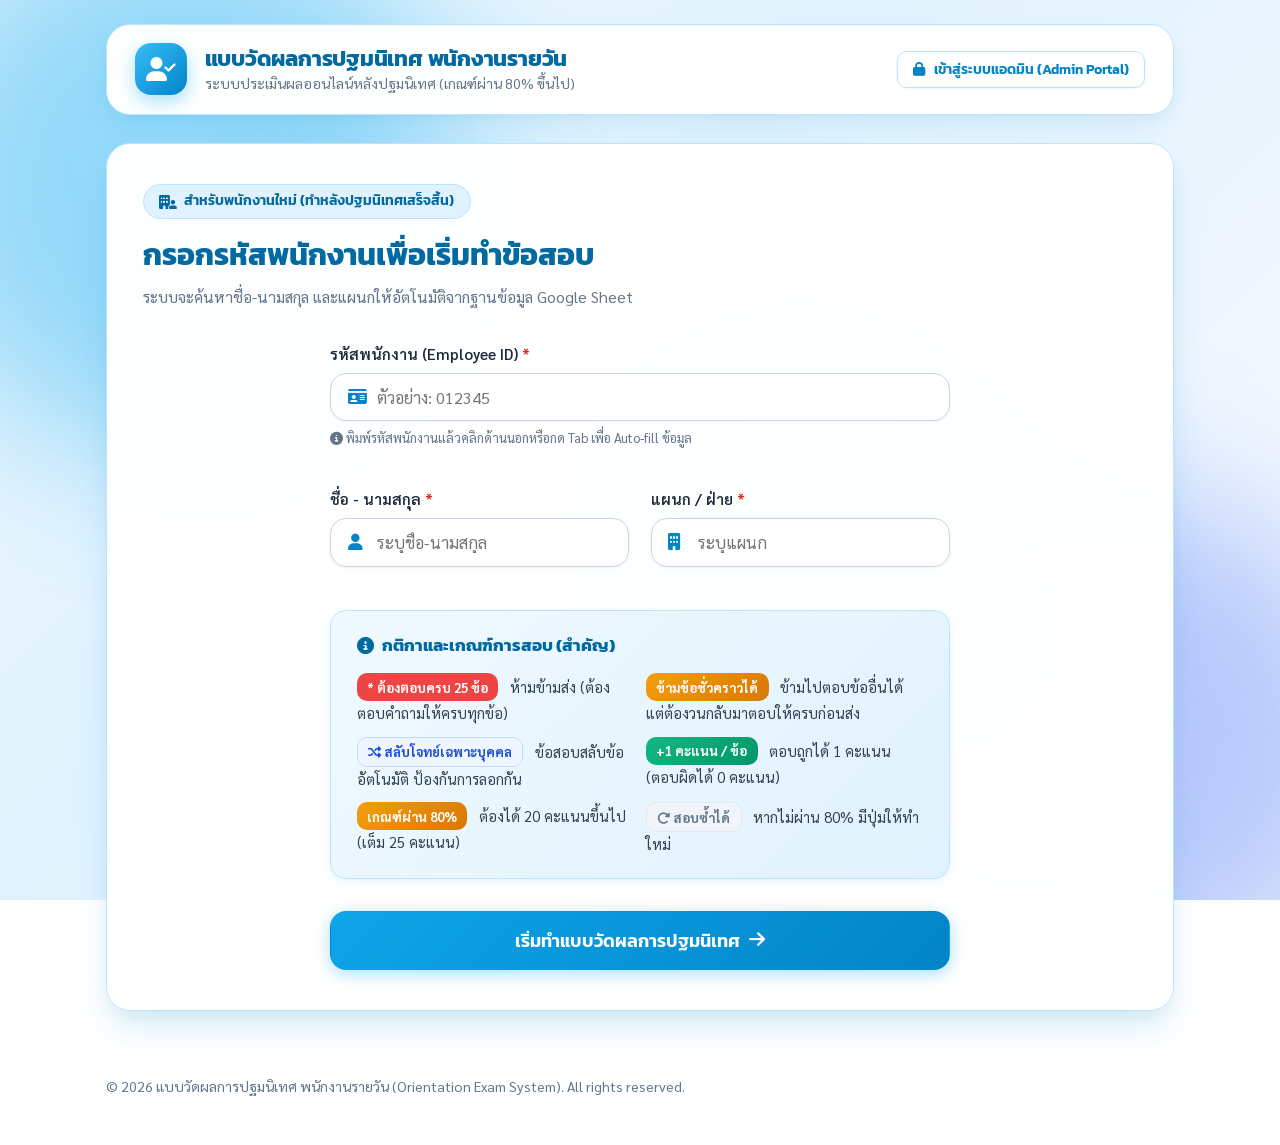
==== commit 4f0e4e9a: "Update orientation.html" ====
--- a/orientation.html
+++ b/orientation.html
@@ -21,18 +21,6 @@
   </div>
 
   <div class="app-container">
-    <!-- Top System Switch Banner -->
-    <div class="system-switch-bar">
-      <div>
-        <a href="./index.html"><i class="fa-solid fa-arrow-left"></i> กลับไประบบข้อสอบวินัยและการลงโทษ (เดิม)</a>
-      </div>
-      <div>
-        <span class="badge-pill bg-primary-soft">
-          <i class="fa-solid fa-sparkles"></i> ระบบใหม่: ปฐมนิเทศพนักงานรายวัน (25 ข้อ)
-        </span>
-      </div>
-    </div>
-
     <!-- Main Navbar -->
     <header class="navbar">
       <div class="brand">
@@ -360,8 +348,8 @@
         <!-- 📊 Socrative Item Analysis Card: % คนตอบถูกรายข้อ 1 - 25 -->
         <div id="dash-socrative-item-analysis" class="socrative-item-analysis-card">
           <div class="analysis-header">
-            <h4><i class="fa-solid fa-chart-column text-primary"></i> ผลการวิเคราะห์รายข้อ 1 - 25 สไตล์ Socrative (% คนตอบถูกรายข้อ)</h4>
-            <span class="text-muted" style="font-size:0.85rem;"><i class="fa-solid fa-circle-info"></i> คลิกที่ข้อเพื่อดูโจทย์และสถิติคนตอบถูก/ผิด</span>
+            <h4><i class="fa-solid fa-chart-column text-primary"></i> ผลวิเคราะห์รายข้อ 1 - 25 ตามโจทย์หลักสูตร (% คนตอบถูกรายข้อ)</h4>
+            <span class="text-muted" style="font-size:0.85rem;"><i class="fa-solid fa-circle-info"></i> กล่องสีแดง = ข้อที่คนตอบผิดมากที่สุด | คลิกที่ข้อเพื่อดูโจทย์และสถิติ</span>
           </div>
           <div id="socrative-analysis-grid" class="socrative-analysis-grid">
             <!-- Dynamic Question Accuracy Chips -->
@@ -400,6 +388,12 @@
               <i class="fa-solid fa-file-excel"></i> ดาวน์โหลดไฟล์ Socrative (.csv)
             </button>
           </div>
+        </div>
+
+        <!-- Mobile Scroll Hint -->
+        <div class="table-scroll-hint">
+          <span><i class="fa-solid fa-arrows-left-right"></i> เลื่อนหน้าจอซ้าย-ขวา เพื่อดูผลตรวจรายข้อ 1 - 25</span>
+          <span style="font-size:0.8rem; font-weight:600; opacity:0.95; margin-left:0.6rem;">• แสดงเรียงตามข้อ 1 - 25 บนหน้าจอของผู้เข้าสอบ</span>
         </div>
 
         <!-- Dashboard Table Container -->
--- a/orientation-style.css
+++ b/orientation-style.css
@@ -1671,10 +1671,16 @@
   border: 1px solid #fca5a5;
 }
 
-.socrative-cell.pending {
+.socrative-cell.pending,
+.socrative-cell.blank {
   background: #f8fafc;
-  color: #cbd5e1;
-  border: 1px dashed #e2e8f0;
+  color: transparent;
+  border: 1.5px dashed #cbd5e1;
+}
+
+.socrative-cell.blank:hover {
+  background: #f1f5f9;
+  border-color: #94a3b8;
 }
 
 /* Socrative Table Footer Row for Accuracy */
@@ -1745,6 +1751,11 @@
 .emp-q-row.fail {
   border-left: 5px solid #ef4444;
   background: #fef2f2;
+}
+
+.emp-q-row.pending {
+  border-left: 5px solid #cbd5e1;
+  background: #f8fafc;
 }
 
 .emp-q-header {
@@ -1857,3 +1868,321 @@
   70% { transform: scale(1.1); box-shadow: 0 0 0 8px rgba(16, 185, 129, 0); }
   100% { transform: scale(0.95); box-shadow: 0 0 0 0 rgba(16, 185, 129, 0); }
 }
+
+/* ==========================================================================
+   Comprehensive Responsive System (PC, Laptop, Tablet, Mobile All Models)
+   ========================================================================== */
+
+/* Mobile Scroll Hint Bar */
+.table-scroll-hint {
+  display: none;
+  background: #f0f9ff;
+  border: 1px dashed #7dd3fc;
+  color: #0369a1;
+  font-size: 0.82rem;
+  font-weight: 600;
+  padding: 0.45rem 0.85rem;
+  border-radius: var(--radius-sm);
+  margin-bottom: 0.6rem;
+  text-align: center;
+}
+
+/* Smooth Table Scrollbar */
+.table-container::-webkit-scrollbar {
+  height: 8px;
+}
+
+.table-container::-webkit-scrollbar-track {
+  background: #f1f5f9;
+  border-radius: 4px;
+}
+
+.table-container::-webkit-scrollbar-thumb {
+  background: #94a3b8;
+  border-radius: 4px;
+}
+
+.table-container::-webkit-scrollbar-thumb:hover {
+  background: #64748b;
+}
+
+/* 📱 Mobile Devices & Tablets (max-width: 992px) */
+@media (max-width: 992px) {
+  .app-container {
+    padding: 0.75rem 0.75rem 2rem;
+    max-width: 100%;
+  }
+
+  .dash-stats-grid {
+    grid-template-columns: repeat(2, 1fr);
+    gap: 0.85rem;
+  }
+
+  .dash-toolbar {
+    flex-direction: column;
+    align-items: stretch;
+    gap: 0.85rem;
+  }
+
+  .dash-filters-group {
+    flex-wrap: wrap;
+    gap: 0.6rem;
+    width: 100%;
+  }
+
+  .dash-filters-group select,
+  .dash-filters-group .btn {
+    flex: 1 1 auto;
+  }
+
+  .table-scroll-hint {
+    display: block;
+  }
+}
+
+/* 📱 Mobile Phones (max-width: 768px) */
+@media (max-width: 768px) {
+  /* System Banner & Top Switch */
+  .system-switch-bar {
+    flex-direction: column;
+    gap: 0.4rem;
+    text-align: center;
+    padding: 0.5rem 0.75rem;
+    font-size: 0.85rem;
+  }
+
+  /* Main Navbar */
+  .navbar {
+    flex-direction: column;
+    padding: 1rem 0.85rem;
+    gap: 0.85rem;
+    text-align: center;
+  }
+
+  .brand {
+    flex-direction: column;
+    align-items: center;
+    gap: 0.5rem;
+  }
+
+  .brand-text h1 {
+    font-size: 1.25rem;
+  }
+
+  .brand-text p {
+    font-size: 0.85rem;
+  }
+
+  .header-actions {
+    width: 100%;
+    justify-content: center;
+  }
+
+  .header-actions .btn {
+    width: 100%;
+    justify-content: center;
+  }
+
+  /* Login Card */
+  .card-login {
+    padding: 1.5rem 1.15rem;
+    margin: 1rem auto;
+  }
+
+  .form-grid {
+    grid-template-columns: 1fr;
+    gap: 0.9rem;
+  }
+
+  .input-icon-wrapper input {
+    font-size: 1rem;
+    min-height: 48px; /* Touch friendly */
+  }
+
+  /* Quiz Screen User Header */
+  .quiz-header {
+    flex-direction: column;
+    align-items: stretch;
+    gap: 0.85rem;
+    padding: 1rem 1.15rem;
+  }
+
+  .quiz-user-info {
+    justify-content: space-between;
+    width: 100%;
+  }
+
+  .quiz-progress-wrapper {
+    width: 100%;
+  }
+
+  /* Matrix 25 Questions on Mobile: Responsive 5x5 Grid */
+  .matrix-buttons-container {
+    display: grid !important;
+    grid-template-columns: repeat(5, 1fr) !important;
+    gap: 0.45rem !important;
+    padding: 0.75rem 0.5rem;
+  }
+
+  .btn-matrix {
+    width: 100% !important;
+    min-width: unset !important;
+    height: 42px !important;
+    font-size: 0.95rem !important;
+    border-radius: 8px;
+  }
+
+  /* Question Card */
+  .question-card {
+    padding: 1.35rem 1.15rem;
+  }
+
+  .q-text {
+    font-size: 1.05rem;
+    line-height: 1.55;
+  }
+
+  /* Options Buttons: Stacked & Touch Friendly */
+  .options-container {
+    grid-template-columns: 1fr !important;
+    gap: 0.85rem !important;
+  }
+
+  .option-btn {
+    padding: 1rem 1.2rem;
+    min-height: 58px;
+    font-size: 1.05rem;
+    border-radius: var(--radius-md);
+  }
+
+  .option-badge {
+    width: 34px;
+    height: 34px;
+    font-size: 1.1rem;
+  }
+
+  /* Quiz Navigation Controls */
+  .quiz-nav-bar {
+    flex-direction: column-reverse;
+    gap: 0.75rem;
+  }
+
+  .quiz-nav-bar .btn {
+    width: 100%;
+    min-height: 48px;
+    font-size: 1rem;
+    justify-content: center;
+  }
+
+  /* Skipped Pills Bar */
+  .skipped-pills-wrapper {
+    flex-direction: column;
+    align-items: flex-start;
+    padding: 0.85rem;
+    gap: 0.6rem;
+  }
+
+  .btn-skip-pill {
+    padding: 0.35rem 0.75rem;
+    font-size: 0.88rem;
+  }
+
+  /* Dashboard Stats Grid on Small Phones */
+  .dash-stats-grid {
+    grid-template-columns: 1fr;
+    gap: 0.75rem;
+  }
+
+  /* Socrative Item Analysis Grid on Mobile */
+  .socrative-analysis-grid {
+    grid-template-columns: repeat(5, 1fr) !important;
+    gap: 0.45rem;
+  }
+
+  .socrative-chip {
+    padding: 0.4rem 0.2rem;
+  }
+
+  .socrative-chip .chip-q-num {
+    font-size: 0.72rem;
+  }
+
+  .socrative-chip .chip-pct {
+    font-size: 0.88rem;
+  }
+
+  /* Socrative Table on Mobile: Sticky Left Columns */
+  .custom-table th,
+  .custom-table td {
+    padding: 0.75rem 0.65rem;
+    font-size: 0.86rem;
+  }
+
+  .socrative-cell {
+    width: 30px;
+    height: 28px;
+    font-size: 0.82rem;
+  }
+
+  /* Modals on Mobile */
+  .modal-card {
+    max-width: 95vw !important;
+    max-height: 94vh !important;
+    border-radius: var(--radius-md);
+  }
+
+  .modal-header {
+    padding: 1rem 1.15rem;
+  }
+
+  .modal-header h3 {
+    font-size: 1.1rem;
+  }
+
+  .modal-body {
+    padding: 1rem 1.15rem;
+  }
+
+  .modal-footer {
+    padding: 0.85rem 1.15rem;
+    flex-direction: column;
+    gap: 0.5rem;
+  }
+
+  .modal-footer .btn {
+    width: 100%;
+  }
+
+  /* Result Screen */
+  .score-card-hero {
+    padding: 1.5rem 1rem;
+  }
+
+  .score-main-number {
+    font-size: 3.2rem;
+  }
+
+  .score-percentage-pill {
+    font-size: 1.1rem;
+  }
+}
+
+/* 📱 Extra Small Phones (< 380px e.g. iPhone SE 1st gen) */
+@media (max-width: 380px) {
+  .brand-text h1 {
+    font-size: 1.1rem;
+  }
+
+  .btn-matrix {
+    height: 38px !important;
+    font-size: 0.85rem !important;
+  }
+
+  .q-text {
+    font-size: 0.98rem;
+  }
+
+  .option-btn {
+    font-size: 0.95rem;
+  }
+}
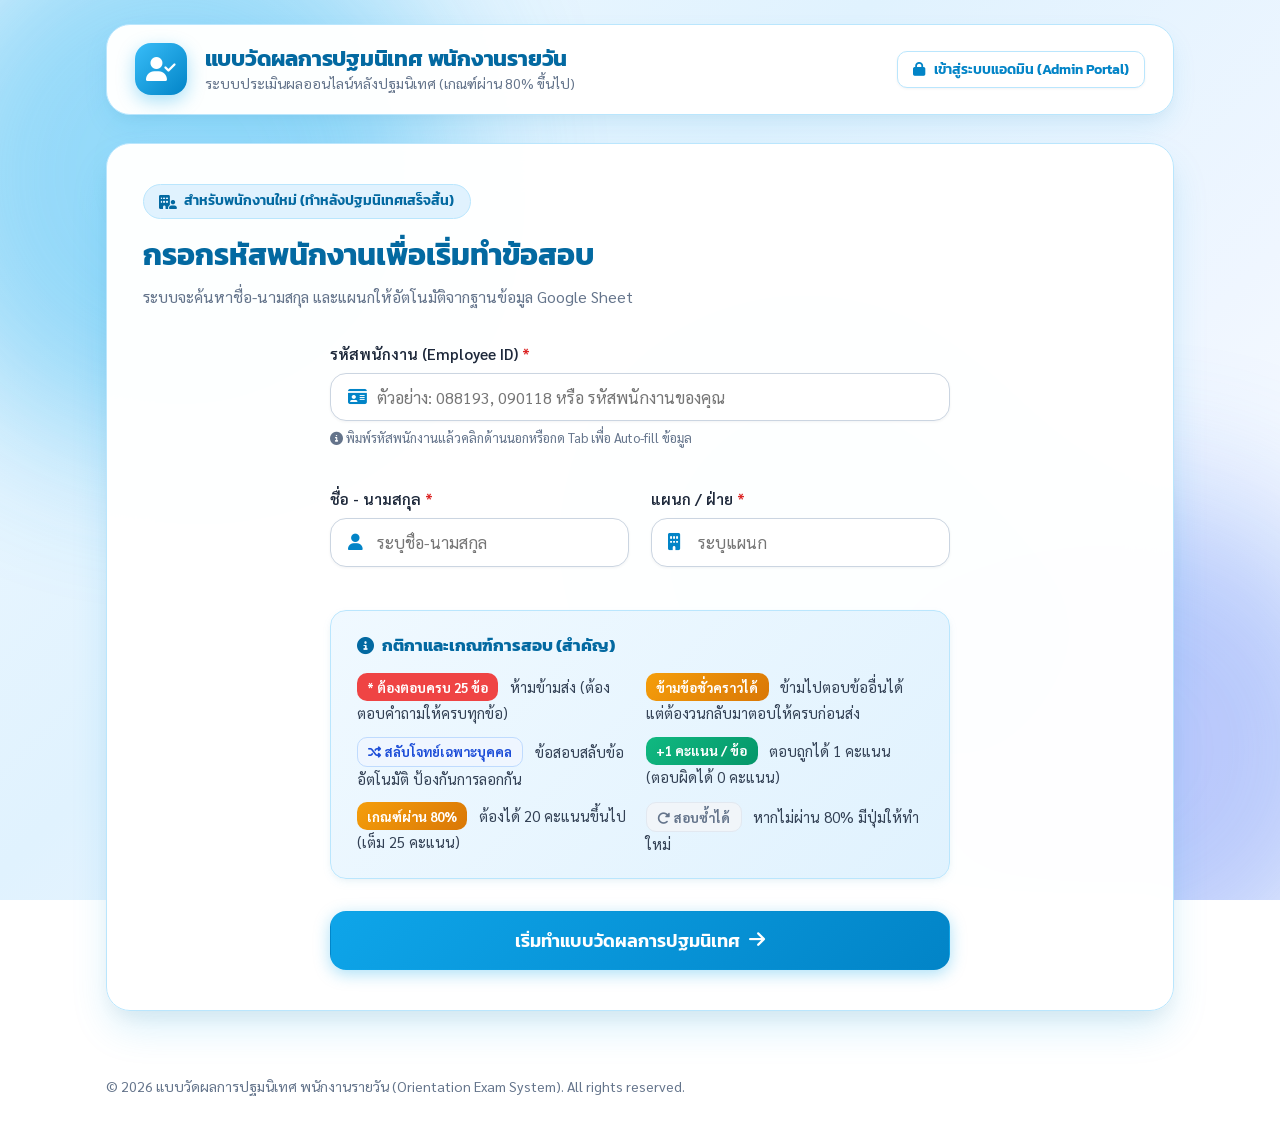
==== commit 522e2bec: "Update orientation.html" ====
--- a/orientation.html
+++ b/orientation.html
@@ -78,7 +78,7 @@
               <label for="input-emp-id">รหัสพนักงาน (Employee ID) <span class="required">*</span></label>
               <div class="input-with-icon">
                 <i class="fa-solid fa-id-card input-icon"></i>
-                <input type="text" id="input-emp-id" placeholder="ตัวอย่าง: 012345" required autocomplete="off">
+                <input type="text" id="input-emp-id" placeholder="ตัวอย่าง: 088193, 090118 หรือ รหัสพนักงานของคุณ" required autocomplete="off">
                 <span id="lookup-spinner" class="spinner hidden"><i class="fa-solid fa-spinner fa-spin"></i></span>
               </div>
               <small class="help-text"><i class="fa-solid fa-circle-info"></i> พิมพ์รหัสพนักงานแล้วคลิกด้านนอกหรือกด Tab เพื่อ Auto-fill ข้อมูล</small>
@@ -141,14 +141,20 @@
             </div>
           </div>
 
-          <div class="quiz-progress-wrapper">
-            <div class="quiz-progress-text">
-              <span>ความคืบหน้า</span>
-              <strong id="quiz-progress-num">1 / 25</strong>
-            </div>
-            <div class="progress-bar-bg">
-              <div id="quiz-progress-fill" class="progress-bar-fill" style="width: 4%;"></div>
-            </div>
+          <div style="display:flex; align-items:center; gap:0.75rem; flex-wrap:wrap;">
+            <div class="quiz-progress-wrapper">
+              <div class="quiz-progress-text">
+                <span>ความคืบหน้า</span>
+                <strong id="quiz-progress-num">1 / 25</strong>
+              </div>
+              <div class="progress-bar-bg">
+                <div id="quiz-progress-fill" class="progress-bar-fill" style="width: 4%;"></div>
+              </div>
+            </div>
+
+            <button type="button" id="btn-exit-exam" class="btn btn-outline-danger btn-sm" title="ออกจากห้องสอบ (ล้างคำตอบที่ทำไว้เพื่อเริ่มทำใหม่)" style="display:inline-flex; align-items:center; gap:0.35rem; font-size:0.8rem; padding:0.45rem 0.85rem; border-radius:8px; border:1.5px solid #fca5a5; color:#dc2626; background:#ffffff; font-weight:600; cursor:pointer;">
+              <i class="fa-solid fa-arrow-right-from-bracket"></i> ออกจากห้องสอบ (เริ่มใหม่)
+            </button>
           </div>
         </div>
 
@@ -386,6 +392,9 @@
             </select>
             <button id="btn-export-csv" class="btn btn-success btn-sm" title="ดาวน์โหลดผลสอบรายข้อแนว Socrative ออกมาเป็นไฟล์ Excel/CSV">
               <i class="fa-solid fa-file-excel"></i> ดาวน์โหลดไฟล์ Socrative (.csv)
+            </button>
+            <button type="button" id="btn-reset-all-live" class="btn btn-outline-danger btn-sm" title="ล้างสถานะข้อสอบที่ค้างอยู่ทั้งหมด (เพื่อให้เริ่มสอบใหม่ได้)" style="color:#dc2626; border-color:#fca5a5; font-weight:600; background:#fff;">
+              <i class="fa-solid fa-rotate-left"></i> ล้างสถานะค้างทั้งหมด
             </button>
           </div>
         </div>
@@ -542,7 +551,7 @@
   </div>
 
   <!-- Scripts -->
-  <script src="./orientation-quiz.js?v=2.0"></script>
-  <script src="./orientation-app.js?v=2.0"></script>
+  <script src="./orientation-quiz.js?v=2.1"></script>
+  <script src="./orientation-app.js?v=2.1"></script>
 </body>
 </html>
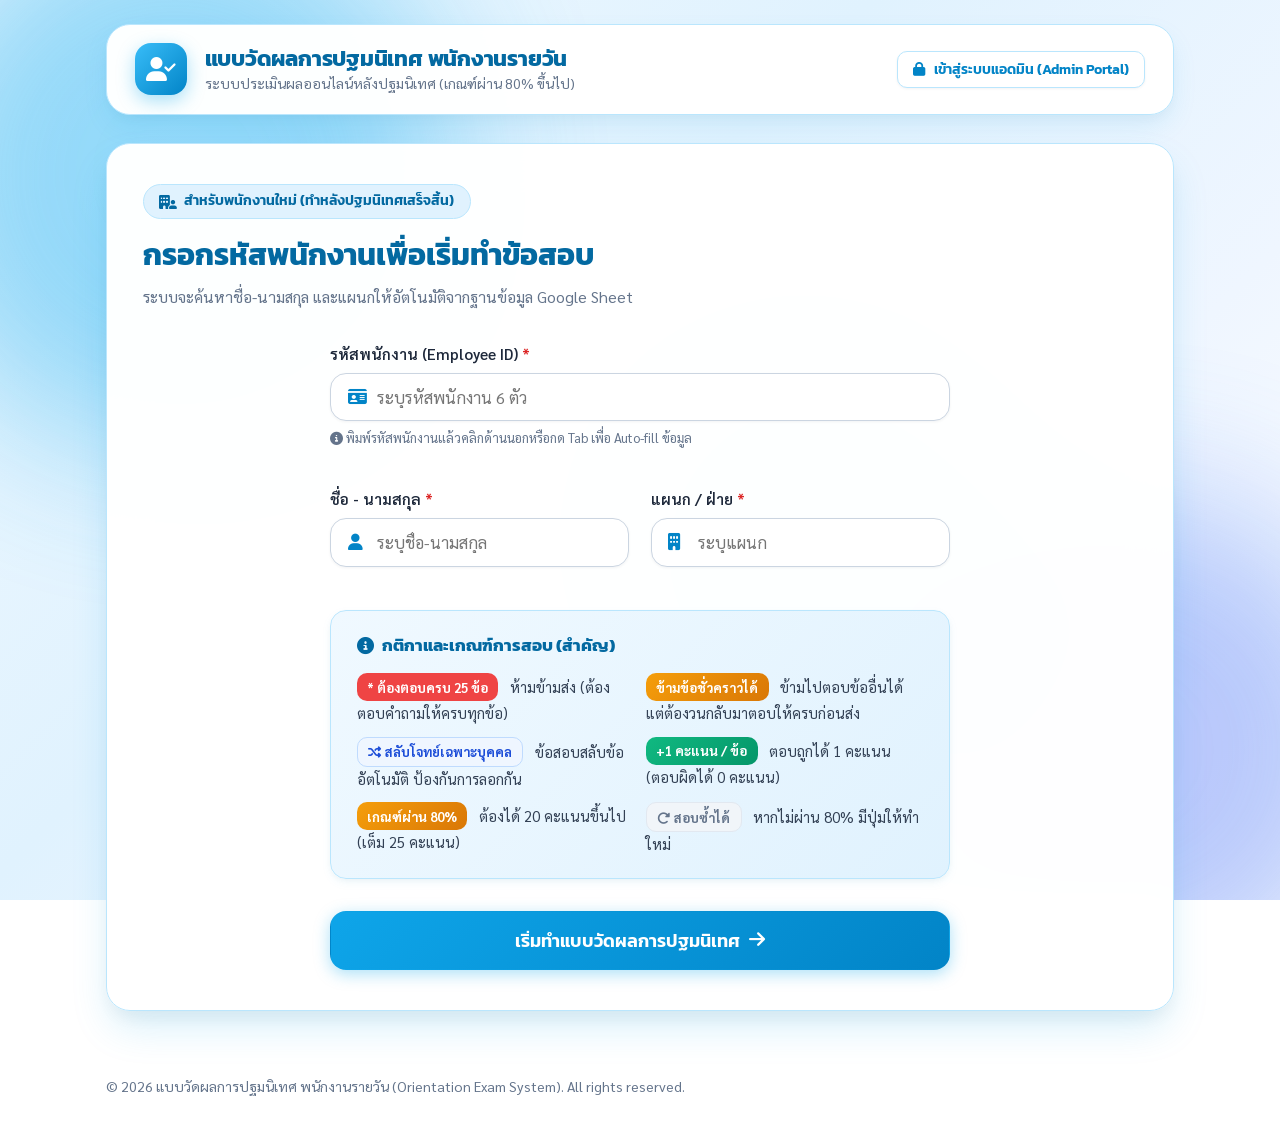
==== commit 7b3bfbb2: "Update orientation.html" ====
--- a/orientation.html
+++ b/orientation.html
@@ -11,7 +11,7 @@
   <!-- FontAwesome Icons -->
   <link rel="stylesheet" href="https://cdnjs.cloudflare.com/ajax/libs/font-awesome/6.4.0/css/all.min.css">
   <!-- CSS Styles -->
-  <link rel="stylesheet" href="./orientation-style.css?v=2.0">
+  <link rel="stylesheet" href="./orientation-style.css?v=2.2">
 </head>
 <body>
   <div class="background-decor">
@@ -78,7 +78,7 @@
               <label for="input-emp-id">รหัสพนักงาน (Employee ID) <span class="required">*</span></label>
               <div class="input-with-icon">
                 <i class="fa-solid fa-id-card input-icon"></i>
-                <input type="text" id="input-emp-id" placeholder="ตัวอย่าง: 088193, 090118 หรือ รหัสพนักงานของคุณ" required autocomplete="off">
+                <input type="text" id="input-emp-id" placeholder="ระบุรหัสพนักงาน 6 ตัว" required autocomplete="off">
                 <span id="lookup-spinner" class="spinner hidden"><i class="fa-solid fa-spinner fa-spin"></i></span>
               </div>
               <small class="help-text"><i class="fa-solid fa-circle-info"></i> พิมพ์รหัสพนักงานแล้วคลิกด้านนอกหรือกด Tab เพื่อ Auto-fill ข้อมูล</small>
@@ -551,7 +551,7 @@
   </div>
 
   <!-- Scripts -->
-  <script src="./orientation-quiz.js?v=2.1"></script>
-  <script src="./orientation-app.js?v=2.1"></script>
+  <script src="./orientation-quiz.js?v=2.2"></script>
+  <script src="./orientation-app.js?v=2.2"></script>
 </body>
 </html>
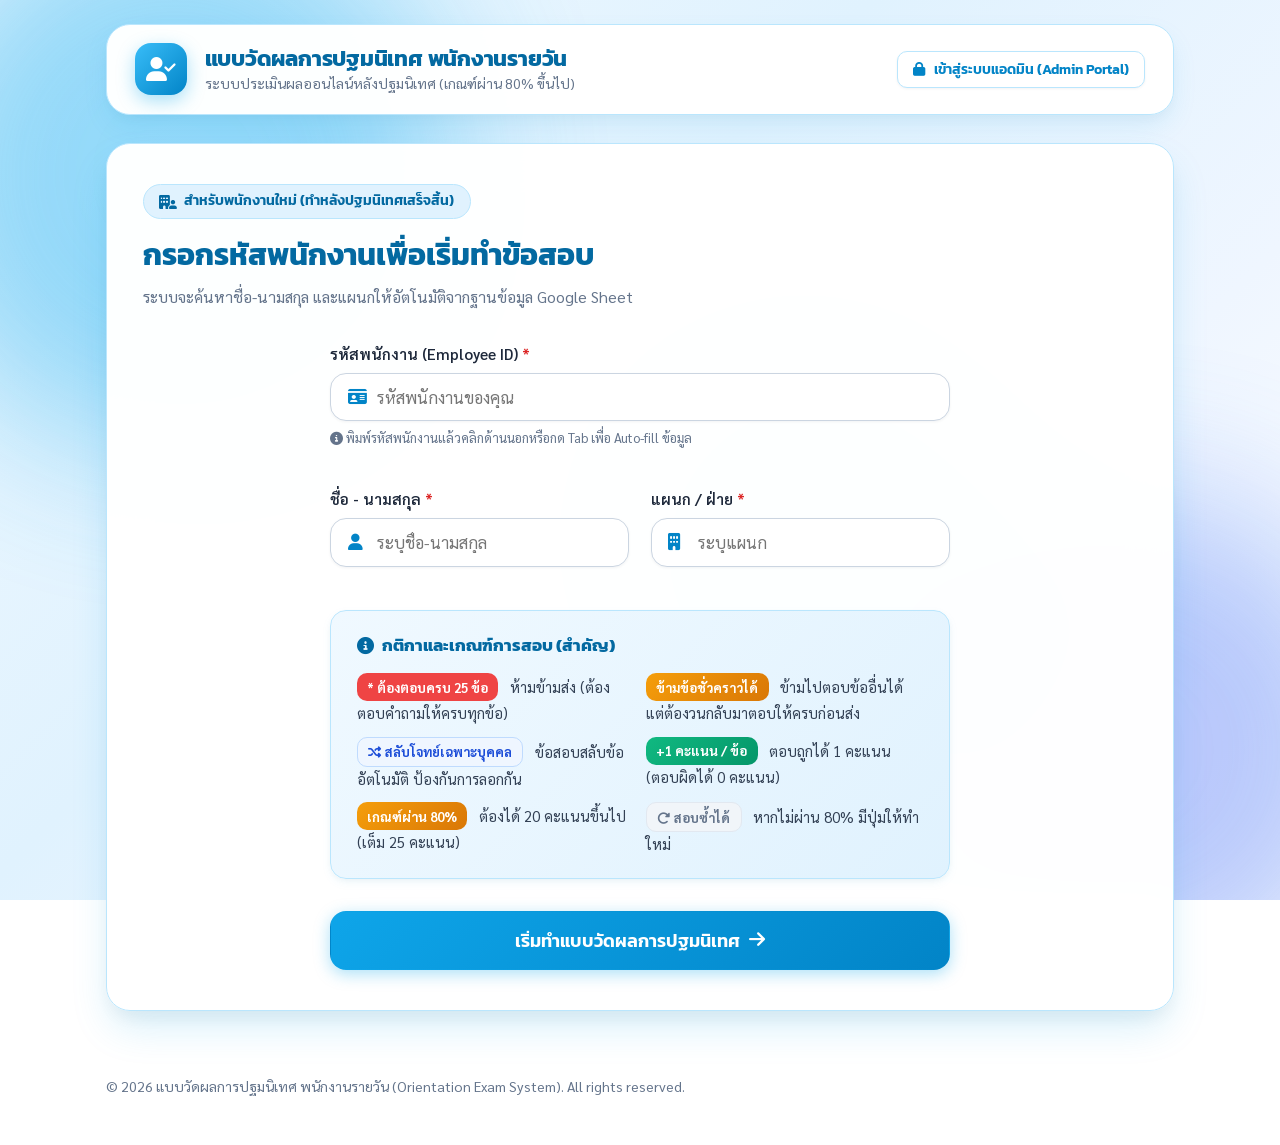
==== commit 20ac4ab3: "Update orientation.html" ====
--- a/orientation.html
+++ b/orientation.html
@@ -11,7 +11,7 @@
   <!-- FontAwesome Icons -->
   <link rel="stylesheet" href="https://cdnjs.cloudflare.com/ajax/libs/font-awesome/6.4.0/css/all.min.css">
   <!-- CSS Styles -->
-  <link rel="stylesheet" href="./orientation-style.css?v=2.2">
+  <link rel="stylesheet" href="./orientation-style.css?v=2.3">
 </head>
 <body>
   <div class="background-decor">
@@ -78,7 +78,7 @@
               <label for="input-emp-id">รหัสพนักงาน (Employee ID) <span class="required">*</span></label>
               <div class="input-with-icon">
                 <i class="fa-solid fa-id-card input-icon"></i>
-                <input type="text" id="input-emp-id" placeholder="ระบุรหัสพนักงาน 6 ตัว" required autocomplete="off">
+                <input type="text" id="input-emp-id" placeholder="รหัสพนักงานของคุณ" required autocomplete="off">
                 <span id="lookup-spinner" class="spinner hidden"><i class="fa-solid fa-spinner fa-spin"></i></span>
               </div>
               <small class="help-text"><i class="fa-solid fa-circle-info"></i> พิมพ์รหัสพนักงานแล้วคลิกด้านนอกหรือกด Tab เพื่อ Auto-fill ข้อมูล</small>
@@ -551,7 +551,7 @@
   </div>
 
   <!-- Scripts -->
-  <script src="./orientation-quiz.js?v=2.2"></script>
-  <script src="./orientation-app.js?v=2.2"></script>
+  <script src="./orientation-quiz.js?v=2.3"></script>
+  <script src="./orientation-app.js?v=2.3"></script>
 </body>
 </html>
--- a/orientation-style.css
+++ b/orientation-style.css
@@ -378,6 +378,7 @@
   transition: all 0.2s cubic-bezier(0.4, 0, 0.2, 1);
   border: 1.5px solid transparent;
   text-decoration: none;
+  white-space: nowrap;
 }
 
 .btn-primary {
@@ -1036,6 +1037,13 @@
   justify-content: space-between;
   align-items: center;
   gap: 1rem;
+  margin-top: 1.5rem;
+  padding-top: 1.25rem;
+  border-top: 1.5px solid #f1f5f9;
+}
+
+.quiz-footer-controls .btn {
+  white-space: nowrap;
 }
 
 .question-summary-badge {
@@ -2061,17 +2069,65 @@
     font-size: 1.1rem;
   }
 
-  /* Quiz Navigation Controls */
-  .quiz-nav-bar {
-    flex-direction: column-reverse;
-    gap: 0.75rem;
-  }
-
-  .quiz-nav-bar .btn {
-    width: 100%;
-    min-height: 48px;
-    font-size: 1rem;
-    justify-content: center;
+  /* Quiz Footer Navigation Controls on Mobile (Clean 2-Row Grid, No Squeezing) */
+  .quiz-footer-controls {
+    display: grid !important;
+    grid-template-columns: 1fr 1fr !important;
+    gap: 0.85rem 0.65rem !important;
+    align-items: center !important;
+    margin-top: 1.5rem !important;
+    padding-top: 1.15rem !important;
+    border-top: 1.5px solid #e2e8f0 !important;
+  }
+
+  /* Row 1: Summary Badge (Left) & Skip Shortcut Button (Right) */
+  .quiz-footer-controls #answered-count-badge {
+    grid-column: 1 / 2;
+    grid-row: 1;
+    font-size: 0.9rem;
+    font-weight: 700;
+    color: var(--primary);
+    white-space: nowrap;
+    text-align: left;
+    margin: 0;
+  }
+
+  .quiz-footer-controls #btn-footer-next-skipped {
+    grid-column: 2 / 3;
+    grid-row: 1;
+    justify-self: end;
+    white-space: nowrap;
+    font-size: 0.82rem;
+    padding: 0.45rem 0.75rem;
+    border-radius: var(--radius-sm);
+    min-height: 38px;
+    display: inline-flex;
+    align-items: center;
+    gap: 0.35rem;
+  }
+
+  /* Row 2: Nav Buttons (50% each on row 2, large tap target, nowrap) */
+  .quiz-footer-controls #btn-prev-q {
+    grid-column: 1 / 2;
+    grid-row: 2;
+    width: 100% !important;
+    min-height: 48px !important;
+    font-size: 0.95rem !important;
+    white-space: nowrap !important;
+    justify-content: center !important;
+    border-radius: var(--radius-md) !important;
+  }
+
+  .quiz-footer-controls #btn-next-q,
+  .quiz-footer-controls #btn-submit-exam {
+    grid-column: 2 / 3;
+    grid-row: 2;
+    width: 100% !important;
+    min-height: 48px !important;
+    font-size: 0.95rem !important;
+    white-space: nowrap !important;
+    justify-content: center !important;
+    border-radius: var(--radius-md) !important;
   }
 
   /* Skipped Pills Bar */
@@ -2186,3 +2242,64 @@
     font-size: 0.95rem;
   }
 }
+
+/* 🖥️ PA Screen, Meeting Room Projectors & Large Monitors (min-width: 1400px) */
+@media (min-width: 1400px) {
+  .app-container {
+    max-width: 1380px;
+  }
+
+  .screen-card {
+    padding: 2.25rem 2.5rem;
+  }
+
+  .dash-stats-grid {
+    grid-template-columns: repeat(4, 1fr);
+    gap: 1.25rem;
+  }
+
+  .dash-stat-number {
+    font-size: 2.2rem;
+  }
+
+  .dash-stat-label {
+    font-size: 1.05rem;
+  }
+
+  .socrative-cell {
+    width: 38px;
+    height: 34px;
+    font-size: 1rem;
+    font-weight: 700;
+  }
+
+  .custom-table th,
+  .custom-table td {
+    padding: 0.95rem 0.85rem;
+    font-size: 0.98rem;
+  }
+
+  .socrative-chip {
+    padding: 0.6rem 0.4rem;
+    min-height: 52px;
+  }
+
+  .socrative-chip .chip-q-num {
+    font-size: 0.85rem;
+  }
+
+  .socrative-chip .chip-pct {
+    font-size: 1.05rem;
+    font-weight: 700;
+  }
+
+  .q-text {
+    font-size: 1.35rem;
+    line-height: 1.7;
+  }
+
+  .option-btn {
+    padding: 1.45rem 1.85rem;
+    font-size: 1.25rem;
+  }
+}
